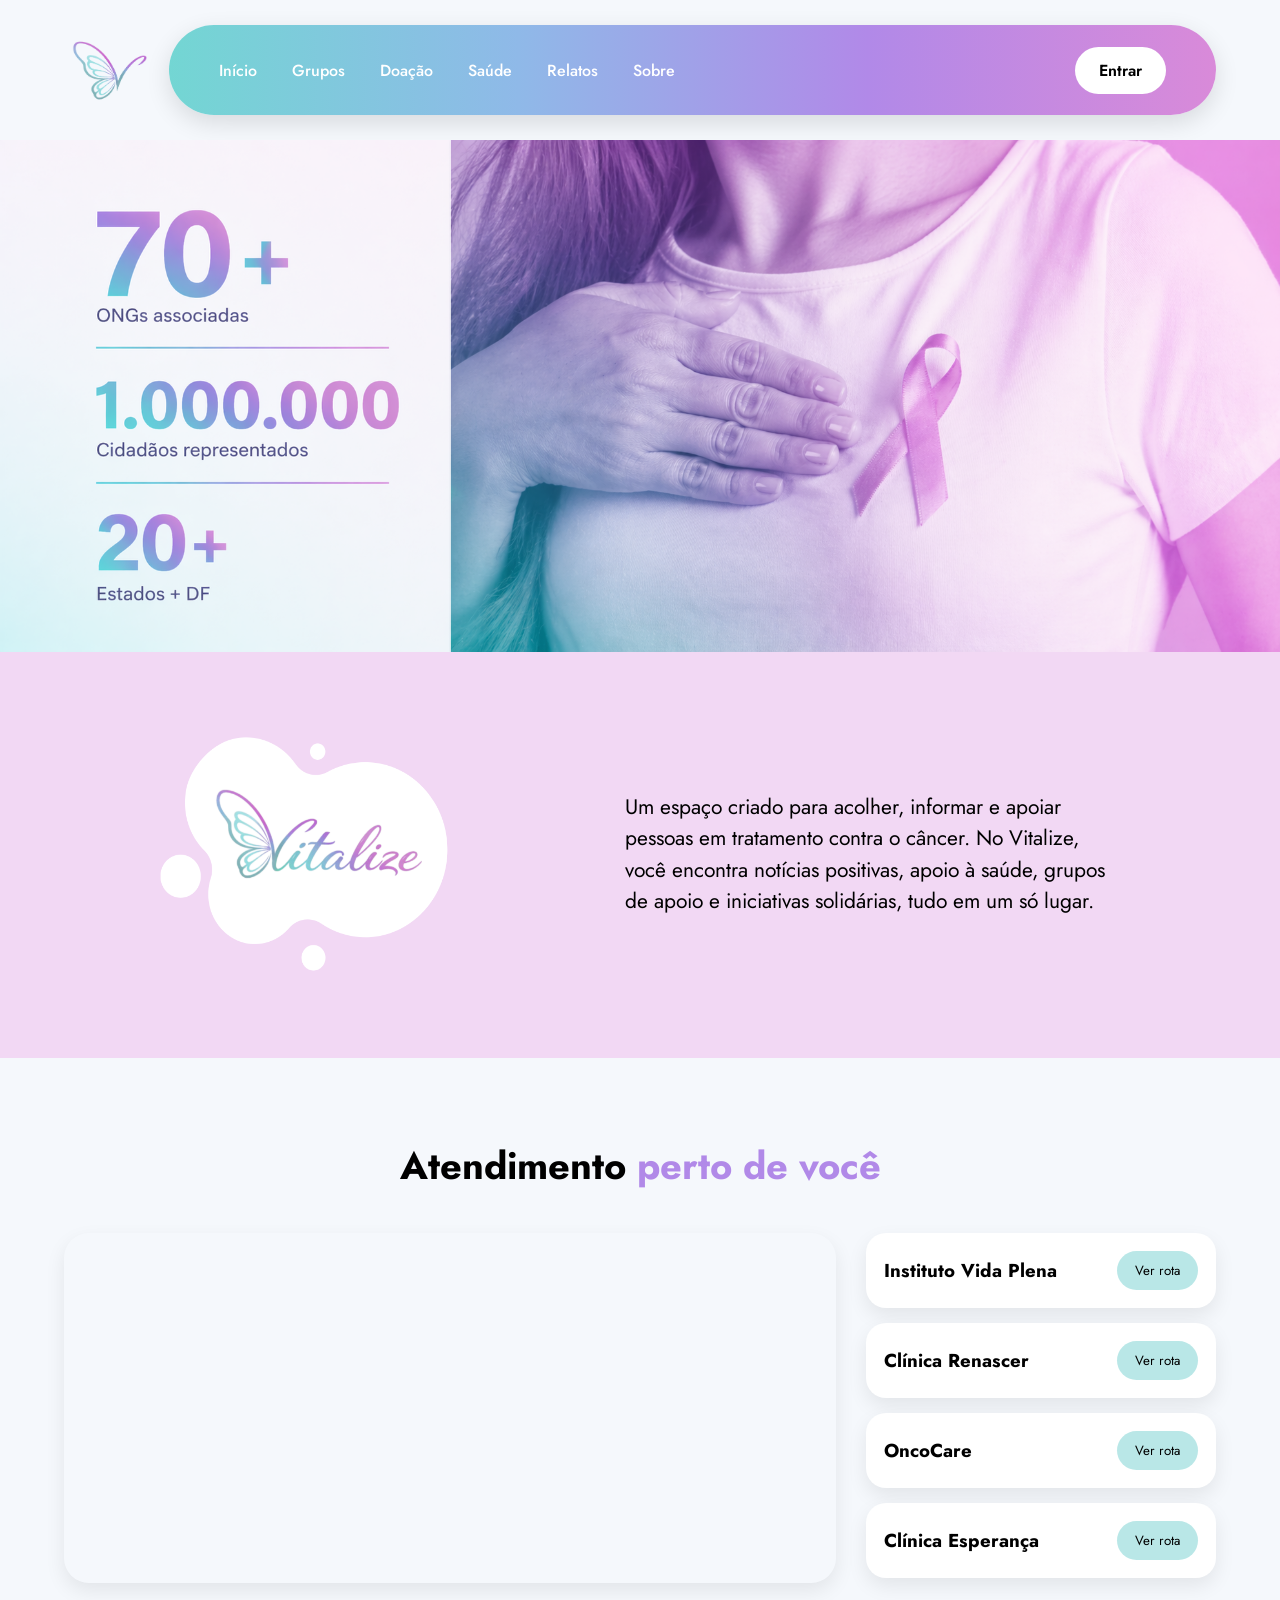
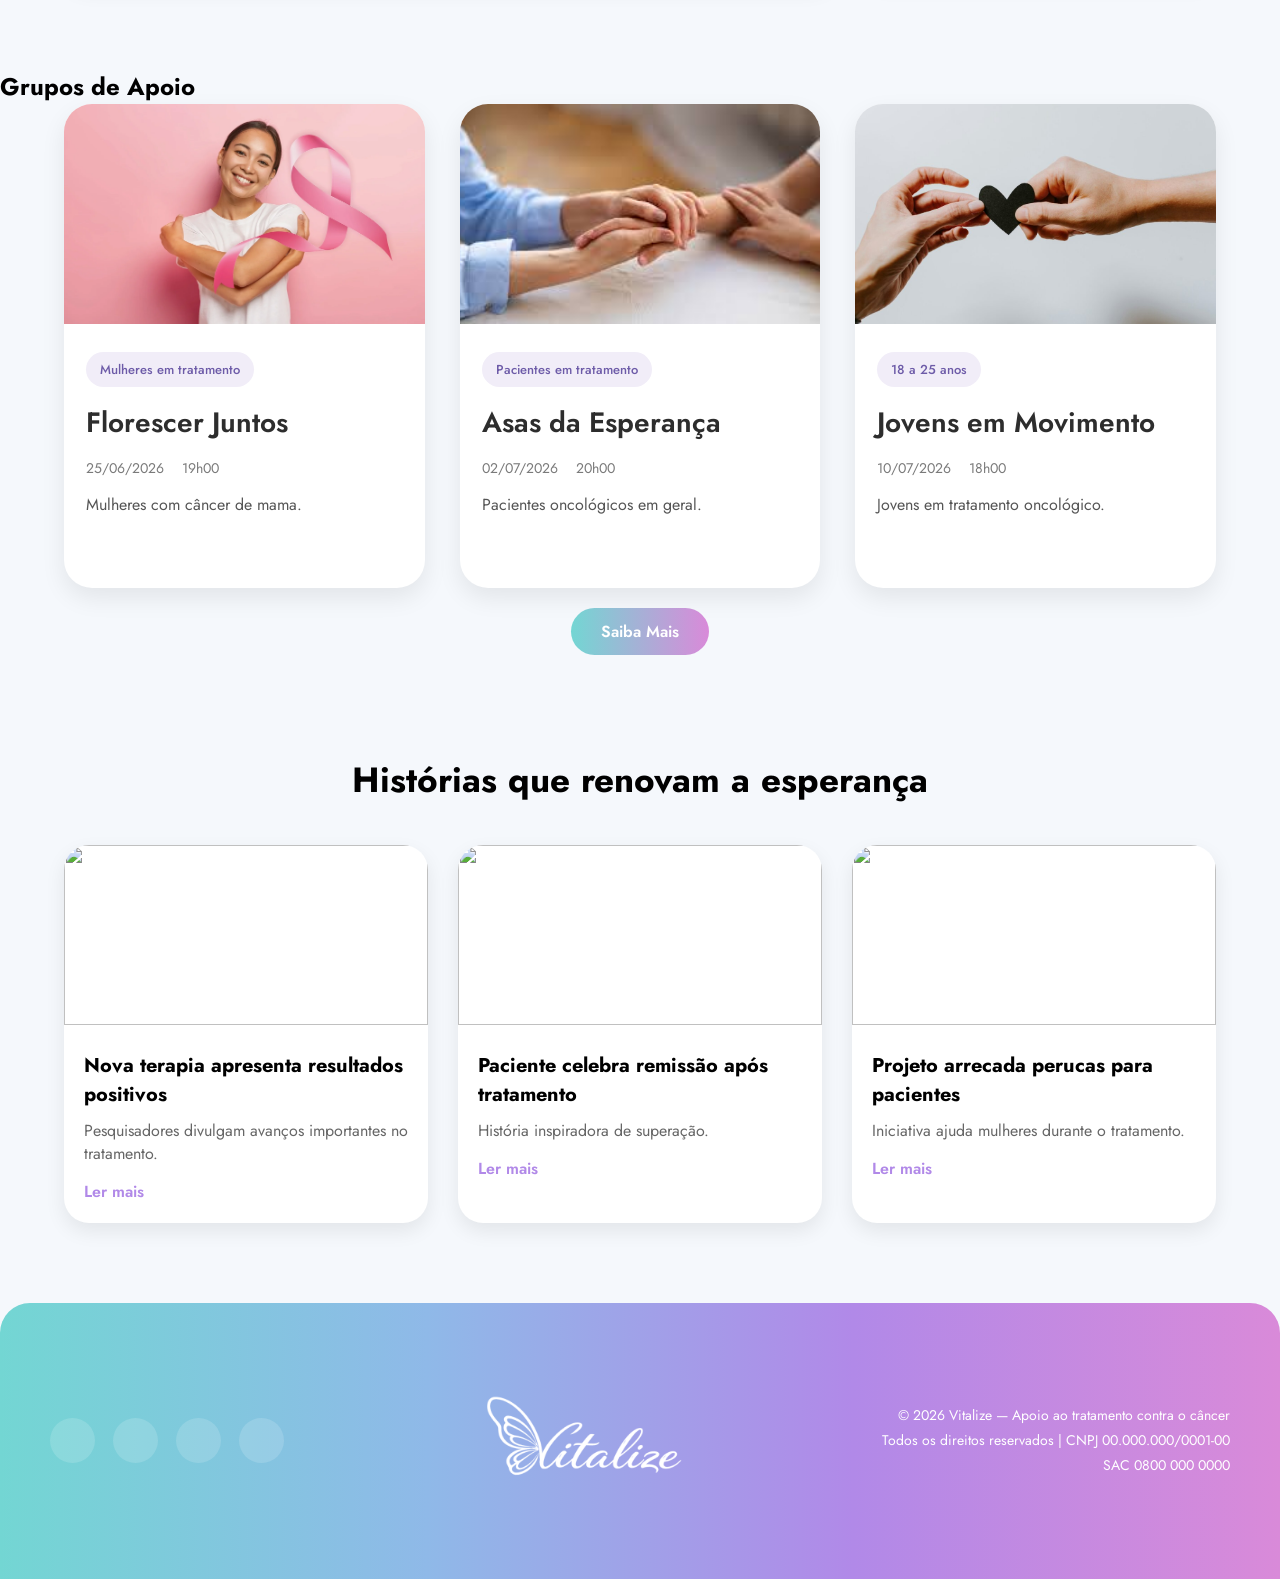
==== index.html @ 9bacc01c "finalmente um footer" ====
<!DOCTYPE html>
<html lang="en">

<head>
    <meta charset="UTF-8">
    <meta name="viewport" content="width=device-width, initial-scale=1.0">
    <title>Document</title>
    <link rel="preconnect" href="https://fonts.googleapis.com">
    <link rel="preconnect" href="https://fonts.gstatic.com" crossorigin>
    <link href="https://fonts.googleapis.com/css2?family=Jost:ital,wght@0,100..900;1,100..900&display=swap"
        rel="stylesheet">

    <link rel="stylesheet" href="css/style.css">
</head>

<body>
    <nav class="header">

        <div class="logo-box">
            <img src="img/logov.png" alt="">
        </div>

        <div class="nav-bar">
            <ul class="menu">
                <li><a href="index.html">Início</a></li>
                <li><a href="sobregrupos.html">Grupos</a></li>
                <li><a href="doacao.html">Doação</a></li>
                <li><a href="saude.html">Saúde</a></li>
                <li><a href="relatos.html">Relatos</a></li>
                <li><a href="sobre.html">Sobre</a></li>
            </ul>

            <a href="login.html" class="btnav">Entrar</a>
        </div>

    </nav>



    <!-- BANNER -->

    <section class="banner-home">

        <img src="img/banner-home.png">

    </section>


    <!-- SOBRE -->

    <section class="sobre-home">

        <div class="logo-sobre">
            <img src="img/logobolha.png">
        </div>

        <div class="texto-sobre">


            <p>
                Um espaço criado para acolher, informar e apoiar pessoas em tratamento contra o câncer. No Vitalize,
                você encontra notícias positivas, apoio à saúde, grupos de apoio e iniciativas solidárias, tudo em um só
                lugar.
            </p>

        </div>

    </section>


    <!-- MAPA -->

    <section class="clinicas">

        <h2 class="h2titulo">
            Atendimento <span>perto de você</span>
        </h2>

        <div class="conteudo-clinicas">

            <div class="mapa">

                <iframe src="https://maps.google.com/maps?q=ribeirao%20pires&t=&z=13&ie=UTF8&iwloc=&output=embed">
                </iframe>

            </div>

            <div class="lista-clinicas">

                <div class="card-clinica">
                    <h3>Instituto Vida Plena</h3>
                    <button>Ver rota</button>
                </div>

                <div class="card-clinica">
                    <h3>Clínica Renascer</h3>
                    <button>Ver rota</button>
                </div>

                <div class="card-clinica">
                    <h3>OncoCare</h3>
                    <button>Ver rota</button>
                </div>
                <div class="card-clinica">
                    <h3>Clínica Esperança</h3>
                    <button>Ver rota</button>
                </div>

            </div>

        </div>

    </section>


    <!-- GRUPOS -->

    <section class="grupos">



        <h2>Grupos de Apoio</h2>


        <div class="cardsgrupos">



            <div class="cardgrupos">

                <img src="img/apoio1.webp" alt="">

                <div class="conteudocards">

                    <span class="taggrupo">Mulheres em tratamento</span>

                    <h3>Florescer Juntos</h3>

                    <div class="infosgrupo">
                        <span>25/06/2026</span>
                        <span>19h00</span>
                    </div>

                    <p class="focogrupo">
                        Mulheres com câncer de mama.
                    </p>


                </div>

            </div>



            <div class="cardgrupos">

                <img src="img/apoio2.jpg" alt="">

                <div class="conteudocards">

                    <span class="taggrupo">Pacientes em tratamento</span>

                    <h3>Asas da Esperança</h3>

                    <div class="infosgrupo">
                        <span>02/07/2026</span>
                        <span>20h00</span>
                    </div>

                    <p class="focogrupo">
                        Pacientes oncológicos em geral.
                    </p>


                </div>

            </div>



            <div class="cardgrupos">

                <img src="img/apoio3.jpg" alt="">

                <div class="conteudocards">

                    <span class="taggrupo">18 a 25 anos</span>

                    <h3>Jovens em Movimento</h3>

                    <div class="infosgrupo">
                        <span>10/07/2026</span>
                        <span>18h00</span>
                    </div>

                    <p class="focogrupo">
                        Jovens em tratamento oncológico.
                    </p>



                </div>

            </div>

        </div>
        <div style="align-items: center;" class="botoescards">
            <a href="sobregrupos.html" class="adecorado">Saiba Mais</a>
        </div>


        <!-- NOTÍCIAS -->

        <section class="noticias-home">

            <h2>Histórias que renovam a esperança</h2>

            <div class="cards-noticias">

                <div class="card-noticia">
                    <img src="img/noticia1.jpg">

                    <div class="conteudo-noticia">

                        <h3>Nova terapia apresenta resultados positivos</h3>

                        <p>
                            Pesquisadores divulgam avanços importantes no tratamento.
                        </p>

                        <a href="#">Ler mais</a>

                    </div>
                </div>


                <div class="card-noticia">
                    <img src="img/noticia2.jpg">

                    <div class="conteudo-noticia">

                        <h3>Paciente celebra remissão após tratamento</h3>

                        <p>
                            História inspiradora de superação.
                        </p>

                        <a href="#">Ler mais</a>

                    </div>
                </div>


                <div class="card-noticia">
                    <img src="img/noticia3.jpg">

                    <div class="conteudo-noticia">

                        <h3>Projeto arrecada perucas para pacientes</h3>

                        <p>
                            Iniciativa ajuda mulheres durante o tratamento.
                        </p>

                        <a href="#">Ler mais</a>

                    </div>
                </div>

            </div>

        </section>


        <!-- FOOTER -->

        <footer class="footer">

            <div class="footer-redes">
                <a href="#"><i class="fab fa-instagram"></i></a>
                <a href="#"><i class="fab fa-facebook-f"></i></a>
                <a href="#"><i class="fab fa-youtube"></i></a>
                <a href="#"><i class="fab fa-linkedin-in"></i></a>
            </div>

            <div class="footer-logo">
                <img src="img/logobrancacomp.png">
            </div>

            <div class="footer-info">
                <p>© 2026 Vitalize — Apoio ao tratamento contra o câncer</p>
                <p>Todos os direitos reservados | CNPJ 00.000.000/0001-00</p>
                <p>SAC 0800 000 0000</p>
            </div>

        </footer>


</body>


</html>
---- css/style.css ----
* {
    margin: 0;
    padding: 0;
    box-sizing: border-box;
}

body {
    font-family: "Jost", sans-serif;
    background: #f5f8fc;


}

/* CONTAINER GERAL */
.header {
    width: 90%;
    margin: 25px auto;

    display: flex;
    align-items: center;
    gap: 15px;
    /* espaço entre logo e nav */
    width: 90%;
}

/* LOGO (BLOCO SEPARADO) */
.logo-box {
    width: 90px;
    height: 90px;

    background: rgba(255, 255, 255, 0);
    border-radius: 50%;

    display: flex;
    align-items: center;
    justify-content: center;

}

.logo-box img {
    width: 75px;
    height: 75px;
    object-fit: contain;
}

/* NAV COM GRADIENTE */
.nav-bar {
    flex: 1;
    height: 90px;

    display: flex;
    align-items: center;
    justify-content: space-between;

    padding: 0 50px;

    background: linear-gradient(90deg,
            #73D6D3,
            #8FB9E8,
            #B189E8,
            #D98AD9);

    border-radius: 999px;
    box-shadow: 0 8px 25px rgba(0, 0, 0, .12);
    width: 100%;
}


/* MENU */
.menu {
    display: flex;
    list-style: none;
    gap: 35px;
}

.menu a {
    text-decoration: none;
    color: white !important;
    font-weight: 500;
}

/* BOTÃO */
.btnav {
    background: white;
    color: #9A7AE8;

    text-decoration: none;
    padding: 12px 24px;
    border-radius: 30px;

    font-weight: 600;
}



.login-card {
    width: 400px;
    background: #fff;
    border-radius: 20px;
    padding: 25px;
    position: relative;
}

.login-logo {
    width: 70px;
    display: block;
    margin: 0 auto 8px;
}

.login-titulo {
    text-align: center;
    font-size: 1.7rem;
    margin-bottom: 15px;
}

.login-form label {
    display: block;
    margin: 6px 0 3px;
    font-size: 14px;
}

.login-input {
    width: 100%;
    height: 40px;
    border: none;
    border-radius: 25px;
    padding: 0 15px;
    background: #efdff0;
}

.login-btn {
    width: 180px;
    height: 42px;

    border: none;
    border-radius: 999px;

    margin: 18px auto 0;

    display: block;
    cursor: pointer;

    font-family: "Jost", sans-serif;
    font-size: 15px;
    font-weight: 600;

    background: #AEE1E0;
}

.login-btn-voltar {
    position: absolute;
    top: 20px;
    left: 20px;

    width: 42px;
    height: 42px;

    background: linear-gradient(135deg,
            #73D6D3,
            #D98AD9);

    border-radius: 50%;

    display: flex;
    align-items: center;
    justify-content: center;

    text-decoration: none;
}

.login-btn-voltar span {
    color: #ffffff;
    font-size: 22px;
}

.login-page {
    min-height: 100vh;
    display: flex;
    justify-content: center;
    align-items: center;

    background: linear-gradient(90deg,
            #9ed9de,
            #b7c7e6,
            #d39ad8);
}

.cadastro-card {
    width: 400px;
    background: #fff;
    border-radius: 20px;
    padding: 25px;
    position: relative;

    margin-top: 3%;
    margin-bottom: 3%;
}

.cadastro-page {
    min-height: 100vh;
    display: flex;
    justify-content: center;
    align-items: center;

    background: linear-gradient(90deg,
            #9ed9de,
            #b7c7e6,
            #d39ad8);
}

.subcadastro {
    font-size: 15px;
    text-align: center;
    margin-top: 10px;

}

a {
    text-decoration: none;
}

.sublink {
    color: #B189E8;
    font-weight: 500;
}

.sublink:hover {
    color: #9A7AE8;
}

.sublogin1 {
    font-size: 15px;
    text-align: left;
    margin-top: 10px;

}

.sublogin2 {
    font-size: 15px;
    text-align: right;
    margin-top: 10px;

}

a,
a:visited,
a:link {
    text-decoration: none;
    color: inherit;
}

.sublink {
    color: #B189E8 !important;
    font-weight: 500;
}

.sublink:hover {
    color: #9A7AE8;
}




.sobre-card {
    max-width: 900px;

    margin: 40px auto;

    padding: 40px;

    background: white;

    border-radius: 30px;

    box-shadow: 0 10px 30px rgba(0, 0, 0, .08);

    border-top: 6px solid #B189E8;

    line-height: 1.8;

    color: #555;

    font-size: 17px;
}


.h1titulo {
    text-align: center;
    font-size: 1.7rem;
    margin-bottom: 15px;
    padding: 20px;
}

.integrantesec {
    padding: 100px 20px;

    background: #f8f9fc;
}

.titulo-integrantes {
    font-size: 42px;

    color: #2f2f2f;

    margin-bottom: 60px;
}

.integrantes-container {
    display: flex;
    justify-content: center;
    gap: 25px;
    flex-wrap: wrap;
}

.card-integrante {
    width: 230px;

    background: white;

    border-radius: 28px;

    padding: 25px;

    box-shadow: 0 10px 25px rgba(0, 0, 0, .08);

    transition: .3s;
}

.card-integrante:hover {
    transform: translateY(-10px);
}

.card-integrante img {
    width: 150px;
    height: 150px;

    border-radius: 50%;

    object-fit: cover;

    border: 4px solid #D98AD9;
}

.card-integrante h3 {
    margin-top: 15px;

    font-size: 20px;
}

.card-integrante p {
    color: #777;
}

.prof-container {
    display: flex;
    gap: 40px;
    align-items: center;
    flex-wrap: wrap;
}


.texto-prof {
    text-align: center;
}

.texto-prof img {
    width: 180px;
    height: 180px;
    object-fit: cover;
    border-radius: 50%;
    border: 4px solid #B189E8;
}

.texto-prof h3 {
    margin-top: 10px;
    font-size: 16px;
}

/* Card roxo */
.card-agradecimento {
    background: #8FB9E8;
    color: rgb(0, 0, 0);
    padding: 25px;
    border-radius: 15px;
    max-width: 400px;
    box-shadow: 0 6px 18px rgba(0, 0, 0, 0.15);
}


.agradecimentosprof h1 {
    text-align: center;
    font-size: 27px;
    color: #000;
    margin-bottom: 40px;
}

.prof-container {
    display: flex;
    justify-content: center;
    align-items: center;
    gap: 40px;
    flex-wrap: wrap;
}

.texto-prof {
    text-align: center;
}

.texto-prof img {
    width: 180px;
    height: 180px;
    object-fit: cover;
    border-radius: 50%;
    border: 4px solid #8FB9E8;
}

.texto-prof h3 {
    margin-top: 12px;
    font-size: 22px;
    font-weight: 600;
}

.card-agradecimento {
    background: #8FB9E8;
    color: rgb(0, 0, 0);
    flex: 1;
    max-width: 750px;
    min-height: 200px;
    padding: 30px;
    border-radius: 20px;
    display: flex;
    align-items: center;
    box-shadow: 0 8px 20px rgba(0, 0, 0, 0.15);
}

.card-agradecimento p {
    line-height: 1.8;
    font-size: 17px;
}

.agradecimentosprof {
    padding: 60px 20px;
}

.titulo-agradecimento {
    text-align: center;
    font-size: 40px;
    margin-bottom: 40px;
    width: 100%;
}



.cadastro-grupo {
    max-width: 1100px;
    margin: auto;
    padding: 40px;
    background: #f5f5f5;
    border-radius: 30px;
    border: 3px solid #d9d9d9;
    margin-top: 5%;
    position: relative;
    overflow: hidden;
}

.logo-topo {
    width: 90px;
    display: block;
    margin: 0 auto;
}

.linha {
    width: 200px;
    height: 3px;
    background: #a1eaea;
    margin: 10px auto 50px;
}

.container-grupo {
    display: flex;
    justify-content: center;
    gap: 60px;
    flex-wrap: wrap;
}


.upload-cx {
    width: 350px;
    height: 230px;

    border: 4px solid #cfa4f0;
    border-radius: 25px;

    display: flex;
    flex-direction: column;
    justify-content: center;
    align-items: center;

    color: #7b4ad9;

    background: white;
}

.upload-cx p {
    text-align: center;
    font-size: 22px;
    font-style: italic;
}

.upload-cx span {
    font-size: 80px;
}

.dados-grupo {
    width: 450px;
}

.dados-grupo h2,
.info-adicionais h2 {
    text-align: center;
    margin-bottom: 20px;
}

input,
textarea {
    width: 100%;
    padding: 10px;
    border: none;
    border-radius: 20px;
    background: #ddd;
    margin-top: 5px;
    margin-bottom: 15px;
}

textarea {
    height: 120px;
    resize: none;
}

.linha-inputs {
    display: flex;
    gap: 20px;
}

.linha-inputs div {
    flex: 1;
}

.info-adicionais {
    width: 500px;
    margin-top: 40px;
    margin-left: 15px;
}

.cadastrogrp-btn {
    display: block;
    margin: 40px auto 0;
    padding: 15px 60px;
    border: none;
    border-radius: 40px;
    background: #b9e7e7;
    font-family: "Jost", sans-serif;
    font-size: 18px;
    cursor: pointer;
    font-weight: 600;
}

::placeholder {
    font-family: "Jost", sans-serif;
    color: #888;
}

.borboleta-direita {
    position: absolute;

    right: -120px;
    bottom: 40px;

    width: 550px;
    opacity: 0.35;

    pointer-events: none;
}






.galeria {
    display: grid;
    grid-template-columns: repeat(3, 1fr);
    gap: 25px;
    width: 85%;
    margin: 50px auto;
}

.galeria img {
    width: 100%;
    height: 220px;
    object-fit: cover;
    border-radius: 20px;
    transition: .3s;
    box-shadow: 0 10px 25px rgba(0, 0, 0, .12);
}

.galeria img:hover {
    transform: translateY(-8px);
}

.parceiras {
    padding: 100px 20px;
    background: #f8f9fc;
}

.parceiras h2 {
    text-align: center;
    font-size: 38px;
    color: #2f2f2f;
    margin-bottom: 15px;
}

.subtitulo {
    text-align: center;
    max-width: 600px;
    margin: auto;
    color: #666;
}

.cards-parceiras {
    width: 90%;
    margin: 60px auto 0;
    display: grid;
    grid-template-columns: repeat(2, 1fr);
    gap: 30px;
}

.card-salao {
    background: white;
    border-radius: 28px;
    overflow: hidden;
    display: flex;
    gap: 20px;
    padding: 20px;
    box-shadow: 0 10px 25px rgba(0, 0, 0, .08);
    transition: .3s;
}

.card-salao:hover {
    transform: translateY(-8px);
}

.card-salao img {
    width: 180px;
    height: 180px;
    object-fit: cover;
    border-radius: 20px;
}

.info-salao {
    display: flex;
    flex-direction: column;
    justify-content: center;
    gap: 12px;

    flex: 1;
}

.info-salao h3 {
    font-size: 26px;
    color: #2d2d2d;
}

.info-salao span {
    color: #666;
}

.tag {
    width: max-content;
    background: #f1edf8;
    color: #7a5cc4;
    padding: 8px 16px;
    border-radius: 999px;
    font-size: 13px;
    font-weight: 500;
}

.info-salao button {
    width: max-content;
    border: none;
    padding: 12px 24px;
    border-radius: 30px;
    cursor: pointer;
    font-family: "Jost", sans-serif;
    font-weight: 600;
    color: white;
    background: linear-gradient(90deg,
            #73D6D3,
            #D98AD9);

    transition: .3s;
}

.info-salao button:hover {
    transform: scale(1.03);
}

.subtitulo {
    text-align: center;
    max-width: 600px;
    margin: 15px auto 0;
}

.intro-doacao {
    width: 90%;
    max-width: 1200px;
    margin: 50px auto;
    text-align: center;
}

.titulo-doacao {
    color: #000000;
    font-size: 32px;
    margin-bottom: 30px;
    margin-top: 5%;
}



.decoracao {
    margin-top: 40px;
    display: flex;
    justify-content: center;
    align-items: center;
    gap: 15px;
}

.linha-decoracao {
    width: 500px;
    height: 3px;
    background: linear-gradient(90deg,
            #D98AD9,
            #73D6D3);
}

.decoracao img {
    width: 60px;
}


.banner-doacao {
    width: 100%;
    max-width: 900px;
    height: auto;
}





.texto-doacao {
    max-width: 850px;
    margin: 0 auto;
    font-size: 20px;
    line-height: 1.8;
    color: #333;
}

.cardsgrupos {
    display: grid;
    grid-template-columns: repeat(3, 1fr);
    gap: 35px;

    width: 90%;
    margin: auto;
}

.cardgrupos {
    width: 100%;
    max-width: 380px;

    background: white;

    border-radius: 28px;

    overflow: hidden;

    box-shadow: 0 10px 25px rgba(0, 0, 0, .08);

    transition: .3s;
}

.cardgrupos:hover {
    transform: translateY(-10px);
}

.cardgrupos img {
    width: 100%;
    height: 220px;

    object-fit: cover;
}

.conteudocards {
    padding: 22px;
    text-align: left;
}

.taggrupo {
    display: inline-block;

    background: #f1edf8;

    color: #6d5ba8;

    padding: 8px 14px;

    border-radius: 20px;

    font-size: 13px;
    font-weight: 500;

    margin-bottom: 15px;
}

.conteudocards h3 {
    font-size: 28px;

    margin-bottom: 15px;

    color: #2d2d2d;

    font-weight: 600;
}

.infosgrupo {
    display: flex;
    gap: 18px;

    color: #7a7a7a;

    font-size: 14px;

    margin-bottom: 15px;
}

.focogrupo {
    color: #555;

    line-height: 1.5;

    margin-bottom: 25px;

    min-height: 48px;
}

.botoescards {
    display: flex;
    gap: 10px;
}

.cadastrogrupo {
    flex: 1;

    border: none;

    padding: 12px;

    border-radius: 30px;

    color: white;

    font-weight: 600;

    background: linear-gradient(90deg,
            #73D6D3,
            #D98AD9);

    cursor: pointer;
}

.infogrupos {
    border: 1px solid #d7d7d7;

    background: white;

    padding: 12px 18px;

    border-radius: 30px;

    cursor: pointer;
}

.grupoencerrado {
    flex: 1;

    border: none;

    padding: 12px;

    border-radius: 30px;

    background: #d3d3d3;

    color: #666;

    cursor: not-allowed;
}


.banner-home {
    width: 100%;
    align-items: center;
    display: block;


}

.banner-home img {
    width: 100%;

    display: block;
}

/* ---------- SOBRE ---------- */

.sobre-home {
    width: 100%;
    background: #F2D8F4;


    display: flex;
    justify-content: center;
    align-items: center;
    gap: 170px;

    flex-wrap: wrap;
}

.logo-sobre img {

    width: 300px;
    height: 400px;
}

.texto-sobre {
    max-width: 500px;
}


.texto-sobre p {
    line-height: 1.5;
    font-size: 21px;
}

/* ---------- CLÍNICAS ---------- */

.clinicas {
    width: 90%;
    margin: 80px auto;
}

.clinicas h2 {
    text-align: center;
    font-size: 38px;
    margin-bottom: 40px;
}

.clinicas span {
    color: #B189E8;
}

.conteudo-clinicas {
    display: flex;
    gap: 30px;
}

.mapa {
    flex: 1;
}

.mapa iframe {
    width: 100%;
    height: 350px;

    border: none;

    border-radius: 25px;

    box-shadow: 0 8px 20px rgba(0, 0, 0, .08);
}

.lista-clinicas {
    width: 350px;

    display: flex;
    flex-direction: column;
    gap: 15px;
}

.card-clinica {
    background: white;

    border-radius: 20px;

    padding: 18px;

    display: flex;
    justify-content: space-between;
    align-items: center;

    box-shadow: 0 8px 20px rgba(0, 0, 0, .08);

    transition: .3s;
}

.card-clinica:hover {
    transform: translateY(-5px);
}

.card-clinica button {
    border: none;

    padding: 10px 18px;

    border-radius: 999px;

    background: #B9E7E7;

    cursor: pointer;

    font-family: "Jost", sans-serif;
}

/* ---------- GRUPOS ---------- */

.grupos-home {
    width: 90%;
    margin: 80px auto;
}

.grupos-home h2 {
    text-align: center;
    margin-bottom: 40px;
    font-size: 35px;
}

/* usa seus cards já prontos */

/* ---------- NOTÍCIAS ---------- */

.noticias-home {
    width: 90%;
    margin: 80px auto;
}

.noticias-home h2 {
    text-align: center;
    margin-bottom: 40px;
    font-size: 35px;
}

.cards-noticias {
    display: grid;
    grid-template-columns: repeat(3, 1fr);
    gap: 30px;
}

.card-noticia {
    background: white;

    border-radius: 25px;

    overflow: hidden;

    box-shadow: 0 8px 20px rgba(0, 0, 0, .08);

    transition: .3s;
}

.card-noticia:hover {
    transform: translateY(-8px);
}

.card-noticia img {
    width: 100%;
    height: 180px;

    object-fit: cover;
}

.conteudo-noticia {
    padding: 20px;
}

.conteudo-noticia h3 {
    margin-bottom: 10px;
    font-size: 20px;
}

.conteudo-noticia p {
    color: #666;
    margin-bottom: 15px;
}

.conteudo-noticia a {
    text-decoration: none;
    color: #B189E8;
    font-weight: 600;
}

/* ---------- FOOTER ---------- */

footer {
    margin-top: 80px;

    background: linear-gradient(90deg,
            #73D6D3,
            #8FB9E8,
            #B189E8,
            #D98AD9);

    padding: 30px 50px;

    display: flex;
    justify-content: space-between;
    align-items: center;

    color: white;
}

footer img {
    width: 70px;
}

.footer-info {
    text-align: right;
}

/* ---------- RESPONSIVO ---------- */

@media(max-width:900px) {

    .conteudo-clinicas {
        flex-direction: column;
    }

    .lista-clinicas {
        width: 100%;
    }

    .cards-noticias {
        grid-template-columns: 1fr;
    }

    footer {
        flex-direction: column;
        gap: 20px;
        text-align: center;
    }

    .footer-info {
        text-align: center;
    }
}


.ateste {
    display: flex;
    justify-content: center;
    align-items: center;
}

.adecorado {
    border: none;
    padding: 12px 30px;
    border-radius: 30px;
    font-weight: 600;
    background: linear-gradient(90deg,
            #73D6D3,
            #D98AD9);
    cursor: pointer;
    color: white !important;

    display: block;
    margin: 20px auto;
    transition: .3s;
}

.adecorado:hover {
    transform: scale(1.03);
}

.h2titulo {
    text-align: center;
    margin-bottom: 40px;
    font-size: 35px;
}

/* ===== PÁGINA DE DEPOIMENTOS ===== */

.depoimentos-page {
    width: 90%;
    max-width: 1200px;
    margin: 50px auto;
}

.topo-depoimentos {
    display: flex;
    justify-content: space-between;
    align-items: center;
    gap: 40px;
    flex-wrap: wrap;
}

.form-relato {
    flex: 1;
    min-width: 600px;
    background: #f6f1f8;
    border: 1px solid #bde8ee;
    border-radius: 15px;
    padding: 30px;
    position: relative;
}

.icone-usuario {
    width: 45px;
    height: 45px;
    border-radius: 50%;
    background: #d29ce8;
    position: absolute;
    left: 15px;
    top: 18px;
}

.form-relato label {
    display: block;
    margin-left: 60px;
    margin-bottom: 8px;
    font-size: 14px;
}

.form-relato input[type="text"] {
    width: calc(100% - 60px);
    margin-left: 60px;
    background: #e8c9ef;
    border: none;
    border-radius: 999px;
    padding: 12px 20px;
}

.anonimo-box {
    display: flex;
    align-items: center;
    gap: 30px;
    margin-top: 25px;
    flex-wrap: wrap;
}

.anonimo-box p {
    font-size: 14px;
}

.anonimo-box label {
    margin: 0;
    display: flex;
    align-items: center;
    gap: 5px;
}

.img-abraco img {
    width: 220px;
}

/* título */

.titulo-depoimentos {
    margin: 60px 0 40px;
}

.titulo-depoimentos h2 {
    font-size: 45px;
    font-weight: 700;
}

/* grid */

.lista-depoimentos {
    display: grid;
    grid-template-columns: repeat(2, 1fr);
    gap: 30px;
}

.card-depoimento {
    background: #ececec;
    border-radius: 20px;
    padding: 20px;
    box-shadow: 0 5px 12px rgba(0, 0, 0, .12);
}

.cabecalho-depoimento {
    display: flex;
    align-items: center;
    gap: 15px;
    margin-bottom: 20px;
}

.avatar {
    width: 55px;
    height: 55px;
    border-radius: 50%;
    background: #aee1e0;
    border: 2px solid #95d3d2;
}

.cabecalho-depoimento h4 {
    font-weight: 500;
    color: #555;
}

.cabecalho-depoimento span {
    font-size: 13px;
    color: #777;
}

.texto-depoimento {
    background: white;
    border: 1px solid #cfcfcf;
    border-radius: 18px;
    padding: 20px;
    line-height: 1.6;
    color: #444;
}

/* responsivo */

@media(max-width:900px) {

    .lista-depoimentos {
        grid-template-columns: 1fr;
    }

    .form-relato {
        min-width: 100%;
    }

    .topo-depoimentos {
        justify-content: center;
    }

    .titulo-depoimentos h2 {
        font-size: 35px;
    }
}






.db-page {
    min-height: 100vh;
    background: #f5f8fc;
    font-family: "Jost", sans-serif;
    padding-bottom: 60px;
}

.db-topo {
    padding: 40px 5% 20px;
}

.db-topo h1 {
    font-size: 32px;
    font-weight: 700;
    color: #1a1a1a;
}

.db-topo p {
    color: #777;
    font-size: 16px;
    margin-top: 4px;
}

/* Grid principal */
.db-grid {
    display: grid;
    grid-template-columns: 1fr 1fr;
    gap: 20px;
    width: 90%;
    margin: 0 auto;
}

/* Card base */
.db-card {
    background: white;
    border-radius: 20px;
    padding: 25px;
    box-shadow: 0 4px 16px rgba(0, 0, 0, .06);
}

.db-card h3 {
    font-size: 18px;
    font-weight: 600;
    color: #1a1a1a;
    margin-bottom: 6px;
}

.db-card-sub {
    font-size: 13px;
    color: #999;
    margin-bottom: 20px;
}

/* ===== HUMOR ===== */
.db-humor-opcoes {
    display: flex;
    gap: 12px;
    justify-content: space-between;
    margin-top: 15px;
}

.db-humor-btn {
    display: flex;
    flex-direction: column;
    align-items: center;
    gap: 8px;
    cursor: pointer;
    background: none;
    border: none;
    font-family: "Jost", sans-serif;
}

.db-humor-emoji {
    width: 52px;
    height: 52px;
    border-radius: 50%;
    display: flex;
    align-items: center;
    justify-content: center;
    font-size: 26px;
    transition: .2s;
}

.db-humor-btn:hover .db-humor-emoji {
    transform: scale(1.1);
}

.db-humor-btn span.db-humor-label {
    font-size: 12px;
    color: #888;
    text-align: center;
    line-height: 1.3;
}

.db-humor-emoji.roxo {
    background: #e8d9f5;
}

.db-humor-emoji.lilas {
    background: #ede0f7;
}

.db-humor-emoji.azul {
    background: #d9eaf5;
}

.db-humor-emoji.cinza {
    background: #e8e8e8;
}

.db-humor-emoji.rosa {
    background: #f5d9d9;
}

/* ===== SINTOMAS ===== */
.db-sintomas-grid {
    display: grid;
    grid-template-columns: repeat(3, 1fr);
    gap: 10px;
    margin-top: 15px;
}

.db-sintoma-btn {
    display: flex;
    align-items: center;
    gap: 8px;
    padding: 10px 14px;
    border: 1.5px solid #e5e5e5;
    border-radius: 999px;
    background: white;
    cursor: pointer;
    font-family: "Jost", sans-serif;
    font-size: 13px;
    color: #555;
    transition: .2s;
}

.db-sintoma-btn:hover,
.db-sintoma-btn.ativo {
    border-color: #B189E8;
    color: #B189E8;
    background: #f5eeff;
}

.db-sintoma-icone {
    font-size: 16px;
}

/* ===== CARDÁPIO ===== */
.db-refeicoes {
    display: flex;
    flex-direction: column;
    gap: 12px;
    margin-top: 15px;
}

.db-refeicao {
    display: flex;
    align-items: center;
    gap: 14px;
}

.db-refeicao-tag {
    min-width: 90px;
    padding: 6px 14px;
    border-radius: 999px;
    font-size: 13px;
    font-weight: 600;
    text-align: center;
}

.db-refeicao-tag.cafe {
    background: #fce8d4;
    color: #d47a3a;
}

.db-refeicao-tag.almoco {
    background: #faefd4;
    color: #c49830;
}

.db-refeicao-tag.lanche {
    background: #e0d4f5;
    color: #7a4ad9;
}

.db-refeicao-tag.jantar {
    background: #d4eaf5;
    color: #3a7ab5;
}

.db-refeicao-texto {
    font-size: 14px;
    color: #555;
    line-height: 1.4;
}

/* ===== DICAS ===== */
.db-dicas-lista {
    display: flex;
    flex-direction: column;
    gap: 14px;
    margin-top: 15px;
}

.db-dica {
    display: flex;
    align-items: flex-start;
    gap: 12px;
    font-size: 14px;
    color: #555;
    line-height: 1.5;
}

.db-dica-icone {
    width: 36px;
    height: 36px;
    border-radius: 10px;
    background: #f0f0f0;
    display: flex;
    align-items: center;
    justify-content: center;
    font-size: 18px;
    flex-shrink: 0;
}

/* ===== CONSULTAS ===== */
.db-consultas {
    grid-column: 1 / -1;
}

.db-consultas-lista {
    display: flex;
    flex-direction: column;
    gap: 16px;
    margin-top: 15px;
}

.db-consulta-item {
    display: flex;
    align-items: center;
    gap: 20px;
    padding: 16px 0;
    border-bottom: 1px solid #f0f0f0;
}

.db-consulta-item:last-child {
    border-bottom: none;
}

.db-consulta-data {
    width: 56px;
    height: 62px;
    border-radius: 16px;
    background: #e8d9f5;
    display: flex;
    flex-direction: column;
    align-items: center;
    justify-content: center;
    flex-shrink: 0;
}

.db-consulta-data strong {
    font-size: 22px;
    font-weight: 700;
    color: #7a4ad9;
    line-height: 1;
}

.db-consulta-data span {
    font-size: 11px;
    color: #9a7ae8;
    font-weight: 600;
    letter-spacing: 1px;
}

.db-consulta-info {
    flex: 1;
}

.db-consulta-info h4 {
    font-size: 16px;
    font-weight: 600;
    color: #1a1a1a;
    margin-bottom: 3px;
}

.db-consulta-info p {
    font-size: 13px;
    color: #999;
}

.db-consulta-horario {
    text-align: right;
}

.db-consulta-horario strong {
    display: block;
    font-size: 18px;
    font-weight: 700;
    color: #1a1a1a;
}

.db-consulta-horario span {
    font-size: 13px;
    color: #999;
}

/* Card header com ícone */
.db-card-header {
    display: flex;
    align-items: center;
    gap: 10px;
    margin-bottom: 4px;
}

.db-card-header-icone {
    font-size: 20px;
}

/* Responsivo */
@media (max-width: 768px) {
    .db-grid {
        grid-template-columns: 1fr;
    }

    .db-consultas {
        grid-column: 1;
    }

    .db-humor-opcoes {
        gap: 8px;
    }

    .db-sintomas-grid {
        grid-template-columns: repeat(2, 1fr);
    }
}







/* ===== GRUPOS DE APOIO ===== */

.apoio-section {
    width: 90%;
    max-width: 1300px;
    margin: 60px auto;
}

.apoio-content {
    display: flex;
    gap: 50px;
    align-items: center;
    flex-wrap: wrap;
}

.apoio-galeria {
    width: 350px;
    background: linear-gradient(
        135deg,
        #ecd2f4,
        #dcbcf3
    );
    padding: 20px;
    border-radius: 35px;
    box-shadow: 0 10px 25px rgba(0, 0, 0, .08);
}

.galeria-card {
    overflow: hidden;
    border-radius: 20px;
}

.galeria-card:first-child {
    margin-bottom: 20px;
}

.galeria-card img {
    width: 100%;
    height: 180px;
    object-fit: cover;
    display: block;
}

.apoio-texto {
    flex: 1;
    min-width: 300px;
}

.apoio-texto h2 {
    font-size: 42px;
    margin-bottom: 20px;
    color: #2d2d2d;
}

.apoio-texto p {
    font-size: 20px;
    line-height: 1.8;
    color: #555;
}

.apoio-botoes {
    display: flex;
    gap: 15px;
    margin-top: 35px;
    flex-wrap: wrap;
}

.apoio-botoes .adecorado {
    margin: 0;
    min-width: 200px;
    text-align: center;
    padding: 14px 28px;
}

/* RESPONSIVO */

@media (max-width: 900px) {

    .apoio-content {
        flex-direction: column;
    }

    .apoio-galeria {
        width: 100%;
        max-width: 400px;
    }

    .apoio-texto {
        text-align: center;
    }

    .apoio-botoes {
        justify-content: center;
    }

    .apoio-texto h2 {
        font-size: 32px;
    }

    .apoio-texto p {
        font-size: 17px;
    }
}





.footer {
    margin-top: 80px;

    background: linear-gradient(
        90deg,
        #73D6D3,
        #8FB9E8,
        #B189E8,
        #D98AD9
    );

    padding: 35px 50px;

    display: flex;
    justify-content: space-between;
    align-items: center;
    gap: 30px;

    color: white;

    border-radius: 30px 30px 0 0;
}

.footer-redes {
    display: flex;
    gap: 18px;
}

.footer-redes a {
    width: 45px;
    height: 45px;

    border-radius: 50%;

    background: rgba(255,255,255,.15);

    display: flex;
    align-items: center;
    justify-content: center;

    color: white;
    font-size: 18px;

    transition: .3s;
}

.footer-redes a:hover {
    background: white;
    color: #B189E8;
    transform: translateY(-4px);
}

.footer-logo img {
    width: 200px;
    height: auto;
}

.footer-info {
    text-align: right;
    line-height: 1.8;
    font-size: 14px;
}

.footer-info p {
    margin: 0;
}

@media (max-width: 900px) {

    .footer-vitalize {
        flex-direction: column;
        text-align: center;
    }

    .footer-info {
        text-align: center;
    }
}
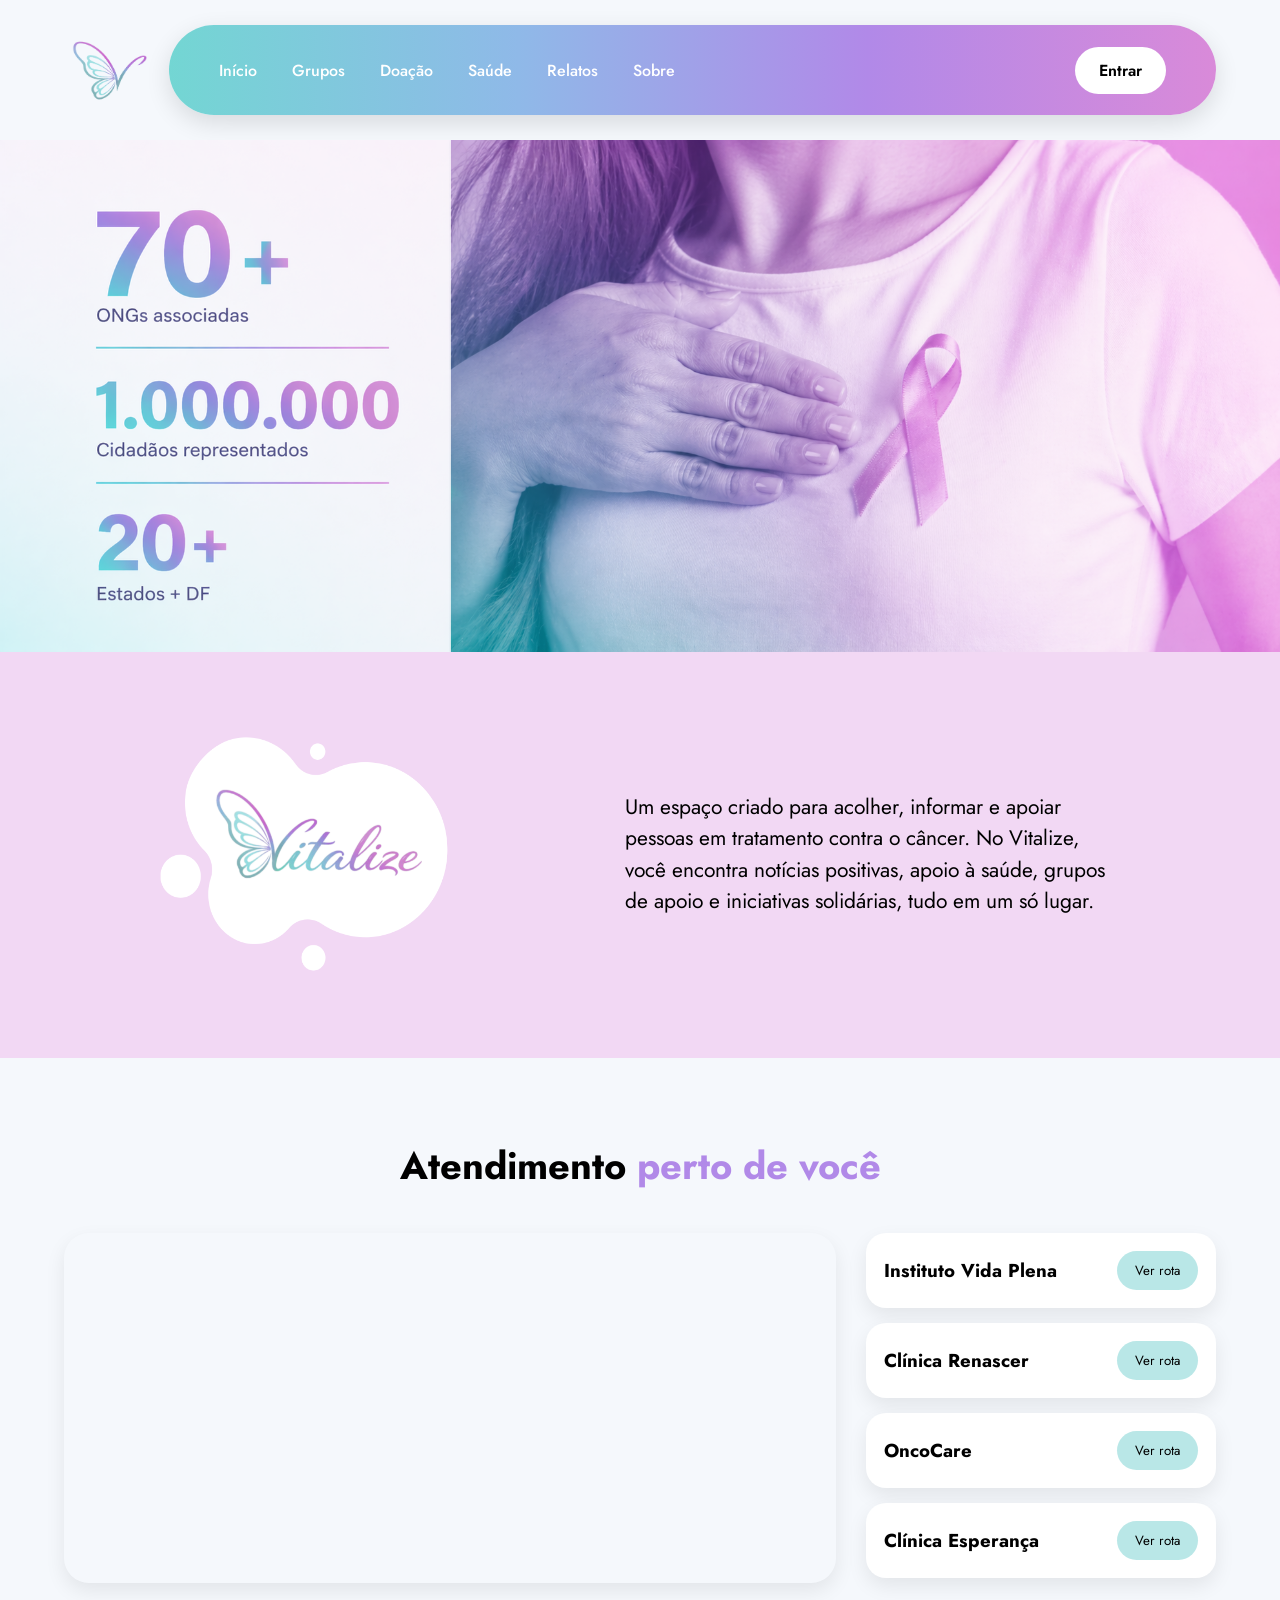
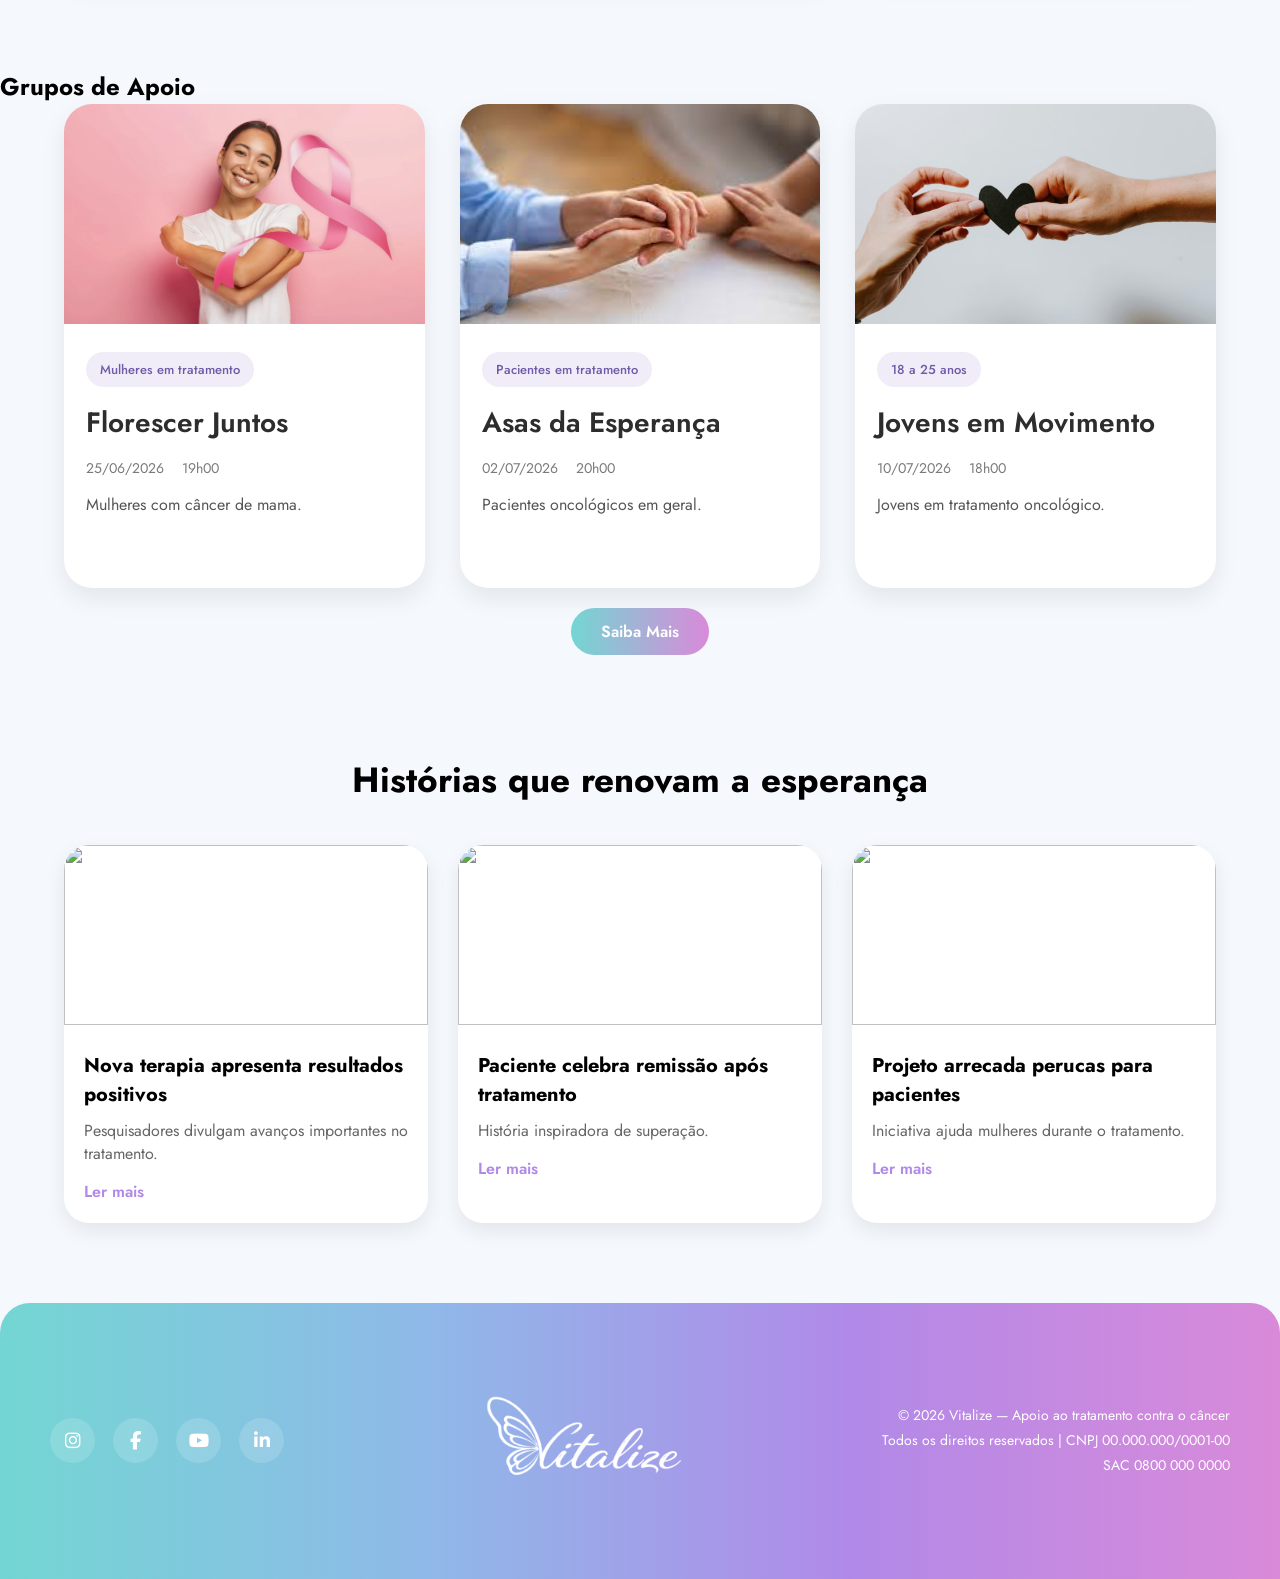
==== commit a7dae702: "esqueci do link do footer" ====
--- a/index.html
+++ b/index.html
@@ -9,6 +9,7 @@
     <link rel="preconnect" href="https://fonts.gstatic.com" crossorigin>
     <link href="https://fonts.googleapis.com/css2?family=Jost:ital,wght@0,100..900;1,100..900&display=swap"
         rel="stylesheet">
+    <link rel="stylesheet" href="https://cdnjs.cloudflare.com/ajax/libs/font-awesome/6.5.1/css/all.min.css">
 
     <link rel="stylesheet" href="css/style.css">
 </head>
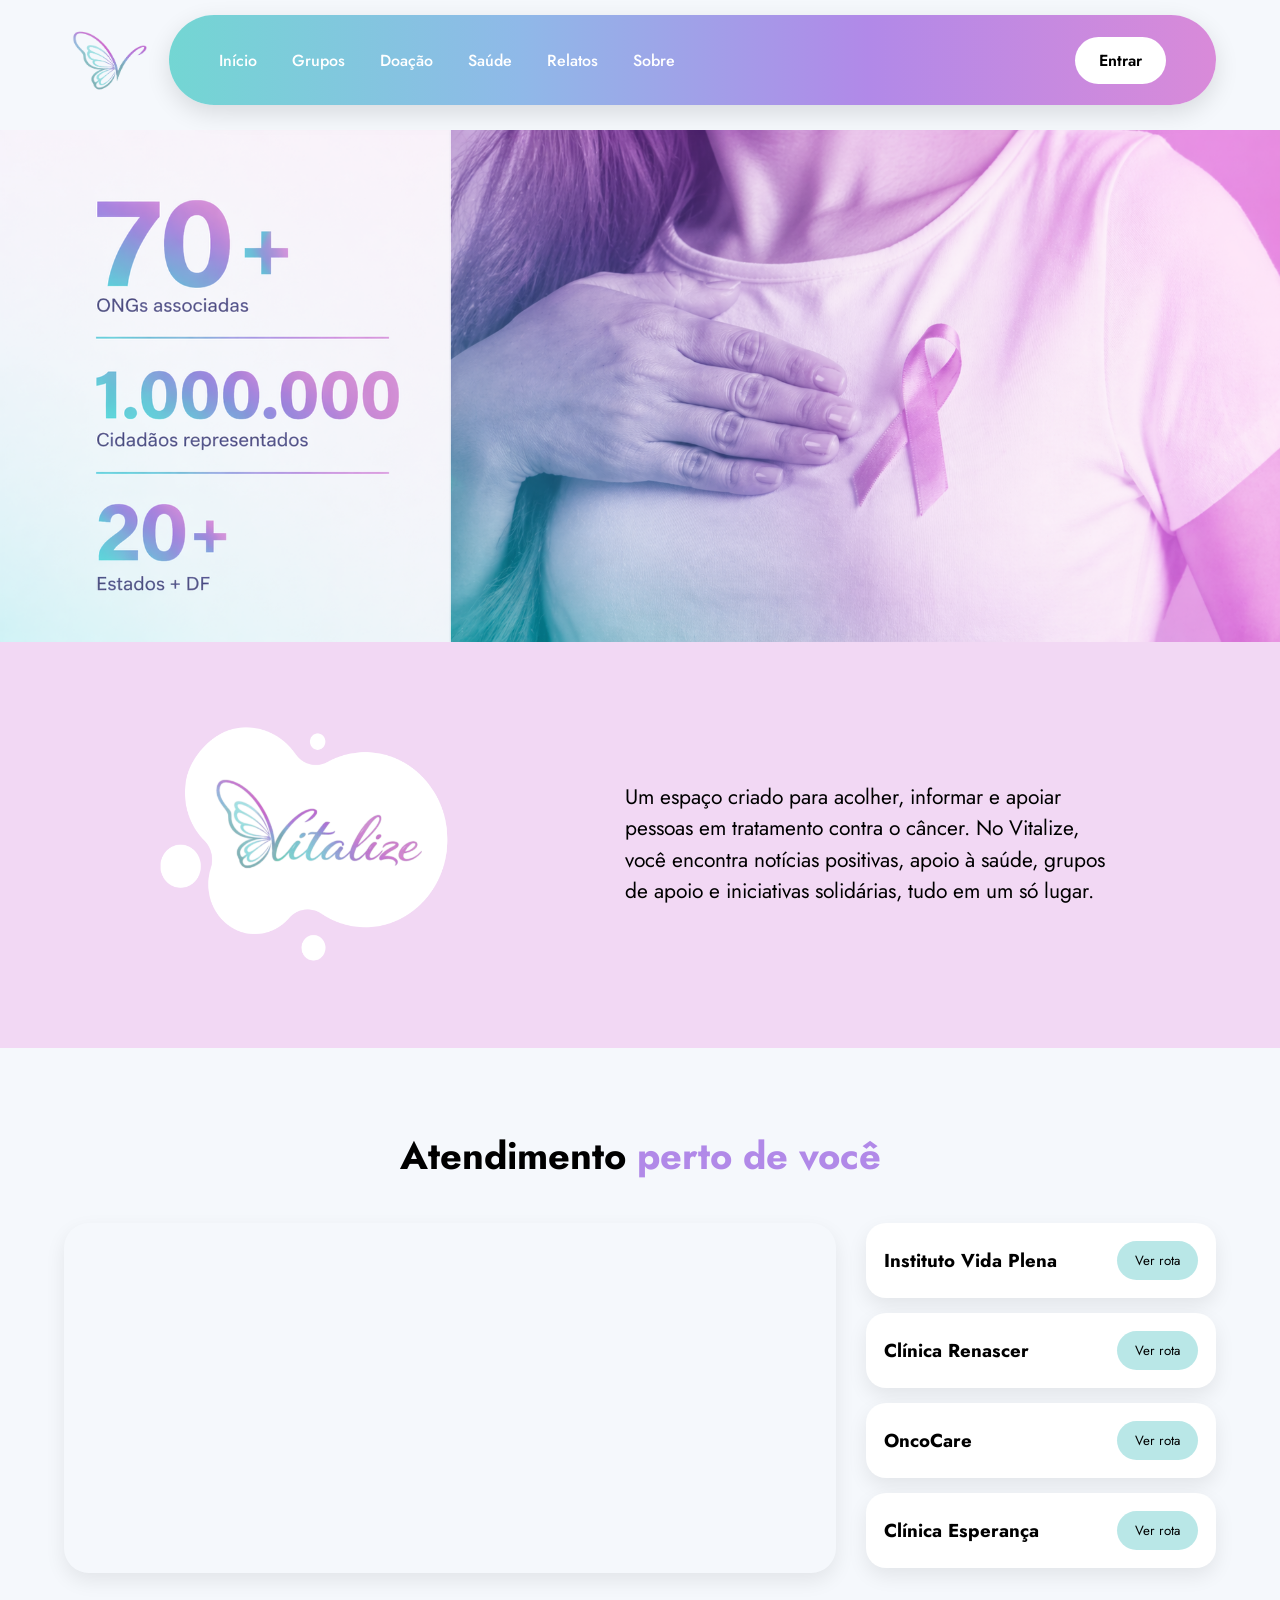
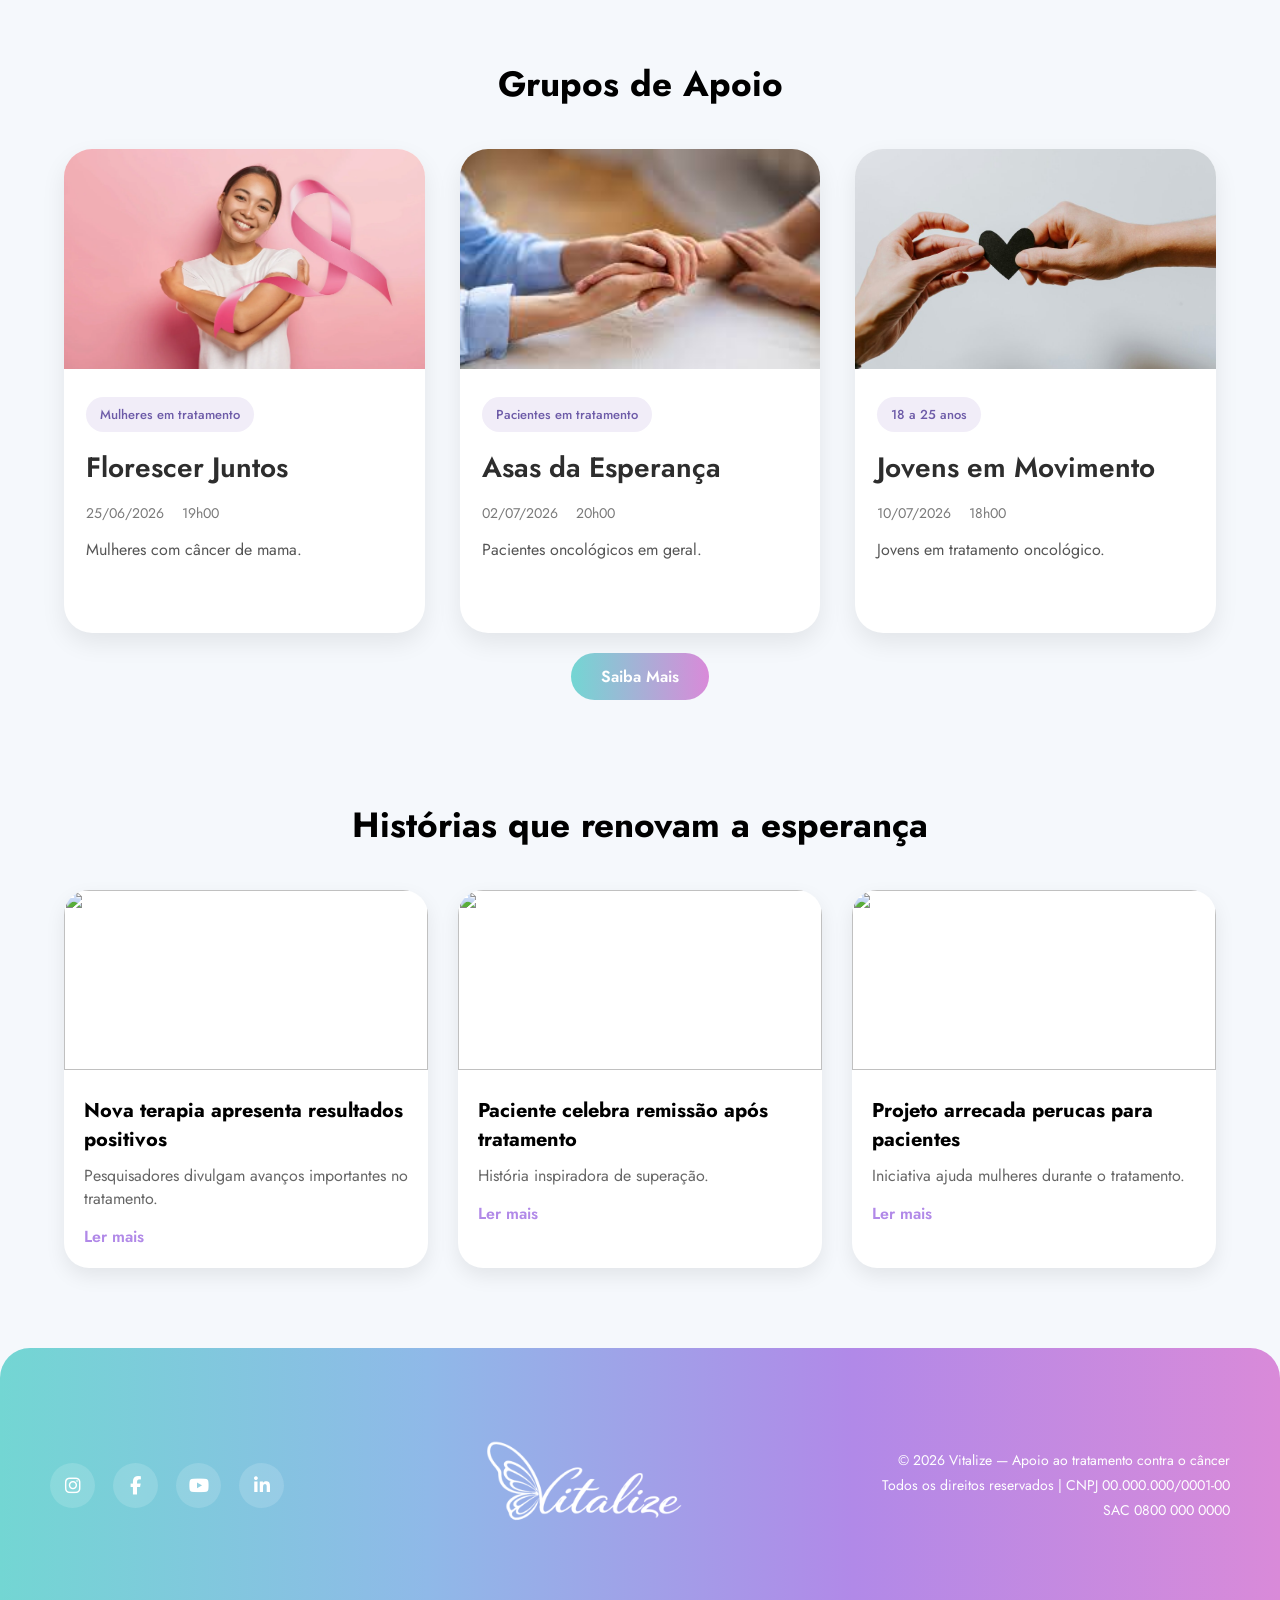
==== commit 93d646bb: "responsivo modal" ====
--- a/index.html
+++ b/index.html
@@ -38,7 +38,6 @@
 
 
 
-    <!-- BANNER -->
 
     <section class="banner-home">
 
@@ -47,7 +46,6 @@
     </section>
 
 
-    <!-- SOBRE -->
 
     <section class="sobre-home">
 
@@ -69,7 +67,6 @@
     </section>
 
 
-    <!-- MAPA -->
 
     <section class="clinicas">
 
@@ -114,13 +111,12 @@
     </section>
 
 
-    <!-- GRUPOS -->
 
     <section class="grupos">
 
 
 
-        <h2>Grupos de Apoio</h2>
+        <h2 class="h2titulo">Grupos de Apoio</h2>
 
 
         <div class="cardsgrupos">
@@ -210,11 +206,10 @@
         </div>
 
 
-        <!-- NOTÍCIAS -->
 
         <section class="noticias-home">
 
-            <h2>Histórias que renovam a esperança</h2>
+            <h2 class="h2titulo">Histórias que renovam a esperança</h2>
 
             <div class="cards-noticias">
 
--- a/css/style.css
+++ b/css/style.css
@@ -7,20 +7,25 @@
 body {
     font-family: "Jost", sans-serif;
     background: #f5f8fc;
+    padding-top: 130px;
+
 
 
 }
 
 /* CONTAINER GERAL */
 .header {
+    position: fixed;
+    top: 15px;
+    left: 50%;
+    transform: translateX(-50%);
+
     width: 90%;
-    margin: 25px auto;
+    z-index: 9999;
 
     display: flex;
     align-items: center;
     gap: 15px;
-    /* espaço entre logo e nav */
-    width: 90%;
 }
 
 /* LOGO (BLOCO SEPARADO) */
@@ -63,6 +68,47 @@
     border-radius: 999px;
     box-shadow: 0 8px 25px rgba(0, 0, 0, .12);
     width: 100%;
+}
+
+@media (max-width: 900px) {
+
+    .header {
+        flex-direction: column;
+        gap: 10px;
+        width: 95%;
+    }
+
+    .logo-box {
+        width: 70px;
+        height: 70px;
+    }
+
+    .logo-box img {
+        width: 60px;
+        height: 60px;
+    }
+
+    .nav-bar {
+        height: auto;
+        padding: 20px;
+        flex-direction: column;
+        gap: 15px;
+        border-radius: 25px;
+    }
+
+    .menu {
+        flex-wrap: wrap;
+        justify-content: center;
+        gap: 15px;
+    }
+
+    .btnav {
+        padding: 10px 20px;
+    }
+
+    body {
+        padding-top: 220px;
+    }
 }
 
 
@@ -258,6 +304,24 @@
     color: #9A7AE8;
 }
 
+.login-card,
+.cadastro-card,
+.login-btn {
+    width: 90%;
+    max-width: 400px;
+}
+
+@media (max-width: 768px) {
+
+    .titulo-integrantes,
+    .titulo-agradecimento {
+        font-size: 30px;
+    }
+
+    .h1titulo {
+        font-size: 1.4rem;
+    }
+}
 
 
 
@@ -454,7 +518,7 @@
 .cadastro-grupo {
     max-width: 1100px;
     margin: auto;
-    padding: 40px;
+    padding: 5%;
     background: #f5f5f5;
     border-radius: 30px;
     border: 3px solid #d9d9d9;
@@ -580,6 +644,129 @@
     opacity: 0.35;
 
     pointer-events: none;
+}
+
+
+
+TABLET==========================*/ @media (max-width: 900px) {
+
+    .cadastro-grupo {
+        padding: 30px 20px;
+        margin: 20px;
+    }
+
+    .container-grupo {
+        gap: 30px;
+    }
+
+    .upload-cx {
+        width: 100%;
+        max-width: 350px;
+    }
+
+    .dados-grupo,
+    .info-adicionais {
+        width: 100%;
+        max-width: 600px;
+        margin-left: 0;
+    }
+
+    .borboleta-direita {
+        width: 350px;
+        right: -100px;
+        bottom: -20px;
+    }
+}
+
+
+
+@media (max-width: 768px) {
+
+    .cadastro-grupo {
+        padding: 25px 15px;
+        border-radius: 20px;
+    }
+
+    .logo-topo {
+        width: 70px;
+    }
+
+    .linha {
+        width: 120px;
+        margin-bottom: 30px;
+    }
+
+    .container-grupo {
+        flex-direction: column;
+        align-items: center;
+        gap: 25px;
+    }
+
+    .upload-cx {
+        width: 100%;
+        height: 180px;
+    }
+
+    .upload-cx span {
+        font-size: 60px;
+    }
+
+    .upload-cx p {
+        font-size: 18px;
+    }
+
+    .dados-grupo,
+    .info-adicionais {
+        width: 100%;
+    }
+
+    .linha-inputs {
+        flex-direction: column;
+        gap: 0;
+    }
+
+    .cadastrogrp-btn {
+        width: 100%;
+        max-width: 300px;
+        padding: 14px;
+        font-size: 16px;
+    }
+
+    .borboleta-direita {
+        display: none;
+    }
+}
+
+
+
+@media (max-width: 480px) {
+
+    .cadastro-grupo {
+        margin: 10px;
+        padding: 20px 12px;
+    }
+
+    .upload-cx {
+        height: 160px;
+    }
+
+    .upload-cx span {
+        font-size: 50px;
+    }
+
+    .upload-cx p {
+        font-size: 16px;
+    }
+
+    .dados-grupo h2,
+    .info-adicionais h2 {
+        font-size: 20px;
+    }
+
+    input,
+    textarea {
+        font-size: 14px;
+    }
 }
 
 
@@ -755,6 +942,141 @@
 }
 
 
+@media (max-width: 1024px) {
+
+    .galeria {
+        grid-template-columns: repeat(2, 1fr);
+    }
+
+    .cardsgrupos {
+        grid-template-columns: repeat(2, 1fr);
+    }
+
+    .cards-parceiras {
+        grid-template-columns: 1fr;
+    }
+
+    .linha-decoracao {
+        width: 250px;
+    }
+
+}
+
+
+@media (max-width: 768px) {
+
+    .galeria {
+        grid-template-columns: 1fr;
+        width: 92%;
+    }
+
+    .galeria img {
+        height: 250px;
+    }
+
+    .cardsgrupos {
+        grid-template-columns: 1fr;
+        width: 92%;
+    }
+
+    .cardgrupos {
+        max-width: 100%;
+    }
+
+    .cards-parceiras {
+        width: 92%;
+    }
+
+    .card-salao {
+        flex-direction: column;
+        text-align: center;
+    }
+
+    .card-salao img {
+        width: 100%;
+        height: 220px;
+    }
+
+    .info-salao {
+        align-items: center;
+    }
+
+    .info-salao h3 {
+        font-size: 22px;
+    }
+
+    .titulo-doacao {
+        font-size: 26px;
+    }
+
+    .texto-doacao {
+        font-size: 17px;
+        padding: 0 10px;
+    }
+
+    .parceiras h2 {
+        font-size: 30px;
+    }
+
+    .decoracao {
+        gap: 8px;
+    }
+
+    .linha-decoracao {
+        width: 100px;
+    }
+
+    .decoracao img {
+        width: 45px;
+    }
+
+}
+
+
+@media (max-width: 480px) {
+
+    .conteudocards h3 {
+        font-size: 22px;
+    }
+
+    .infosgrupo {
+        flex-direction: column;
+        gap: 5px;
+    }
+
+    .botoescards {
+        flex-direction: column;
+    }
+
+    .cadastrogrupo,
+    .grupoencerrado,
+    .infogrupos {
+        width: 100%;
+    }
+
+    .card-salao {
+        padding: 15px;
+    }
+
+    .info-salao h3 {
+        font-size: 20px;
+    }
+
+    .parceiras h2 {
+        font-size: 26px;
+    }
+
+    .titulo-doacao {
+        font-size: 22px;
+    }
+
+    .texto-doacao {
+        font-size: 15px;
+        line-height: 1.6;
+    }
+
+}
+
 
 
 
@@ -908,6 +1230,104 @@
 }
 
 
+
+
+@media (max-width: 1024px) {
+
+    .cardsgrupos {
+        grid-template-columns: repeat(2, 1fr);
+        gap: 25px;
+        width: 95%;
+    }
+
+    .cardgrupos {
+        max-width: 100%;
+    }
+
+    .conteudocards h3 {
+        font-size: 24px;
+    }
+}
+
+@media (max-width: 768px) {
+
+    .cardsgrupos {
+        grid-template-columns: 1fr;
+        gap: 20px;
+    }
+
+    .cardgrupos {
+        max-width: 100%;
+        margin: 0 auto;
+    }
+
+    .cardgrupos img {
+        height: 200px;
+    }
+
+    .conteudocards {
+        padding: 18px;
+    }
+
+    .conteudocards h3 {
+        font-size: 22px;
+    }
+
+    .infosgrupo {
+        flex-direction: column;
+        gap: 5px;
+    }
+
+    .botoescards {
+        flex-direction: column;
+    }
+
+    .cadastrogrupo,
+    .grupoencerrado,
+    .infogrupos {
+        width: 100%;
+    }
+}
+
+@media (max-width: 480px) {
+
+    .cardsgrupos {
+        width: 92%;
+    }
+
+    .cardgrupos img {
+        height: 180px;
+    }
+
+    .conteudocards h3 {
+        font-size: 20px;
+    }
+
+    .taggrupo {
+        font-size: 12px;
+        padding: 6px 12px;
+    }
+
+    .focogrupo {
+        font-size: 14px;
+    }
+
+    .cadastrogrupo,
+    .grupoencerrado,
+    .infogrupos {
+        padding: 10px;
+        font-size: 14px;
+    }
+}
+
+
+
+
+
+
+
+
+
 .banner-home {
     width: 100%;
     align-items: center;
@@ -922,7 +1342,6 @@
     display: block;
 }
 
-/* ---------- SOBRE ---------- */
 
 .sobre-home {
     width: 100%;
@@ -953,7 +1372,7 @@
     font-size: 21px;
 }
 
-/* ---------- CLÍNICAS ---------- */
+
 
 .clinicas {
     width: 90%;
@@ -1032,7 +1451,7 @@
     font-family: "Jost", sans-serif;
 }
 
-/* ---------- GRUPOS ---------- */
+
 
 .grupos-home {
     width: 90%;
@@ -1045,9 +1464,6 @@
     font-size: 35px;
 }
 
-/* usa seus cards já prontos */
-
-/* ---------- NOTÍCIAS ---------- */
 
 .noticias-home {
     width: 90%;
@@ -1109,35 +1525,135 @@
     font-weight: 600;
 }
 
-/* ---------- FOOTER ---------- */
-
-footer {
-    margin-top: 80px;
-
-    background: linear-gradient(90deg,
-            #73D6D3,
-            #8FB9E8,
-            #B189E8,
-            #D98AD9);
-
-    padding: 30px 50px;
-
-    display: flex;
-    justify-content: space-between;
-    align-items: center;
-
-    color: white;
-}
-
-footer img {
-    width: 70px;
-}
-
-.footer-info {
-    text-align: right;
-}
-
-/* ---------- RESPONSIVO ---------- */
+@media (max-width: 1024px) {
+
+    .sobre-home {
+        gap: 60px;
+        padding: 50px 30px;
+    }
+
+    .logo-sobre img {
+        width: 240px;
+        height: auto;
+    }
+
+    .texto-sobre p {
+        font-size: 18px;
+    }
+
+    .conteudo-clinicas {
+        flex-direction: column;
+    }
+
+    .lista-clinicas {
+        width: 100%;
+    }
+
+    .cards-noticias {
+        grid-template-columns: repeat(2, 1fr);
+    }
+}
+
+@media (max-width: 768px) {
+
+    .sobre-home {
+        flex-direction: column;
+        gap: 30px;
+        padding: 40px 20px;
+        text-align: center;
+    }
+
+    .logo-sobre img {
+        width: 200px;
+        height: auto;
+    }
+
+    .texto-sobre {
+        max-width: 100%;
+    }
+
+    .texto-sobre p {
+        font-size: 17px;
+    }
+
+    .clinicas h2,
+    .grupos-home h2,
+    .noticias-home h2 {
+        font-size: 28px;
+    }
+
+    .conteudo-clinicas {
+        flex-direction: column;
+    }
+
+    .mapa iframe {
+        height: 280px;
+    }
+
+    .lista-clinicas {
+        width: 100%;
+    }
+
+    .card-clinica {
+        flex-direction: column;
+        gap: 15px;
+        text-align: center;
+    }
+
+    .cards-noticias {
+        grid-template-columns: 1fr;
+    }
+
+    .card-noticia img {
+        height: 220px;
+    }
+}
+
+@media (max-width: 480px) {
+
+    .logo-sobre img {
+        width: 160px;
+    }
+
+    .texto-sobre p {
+        font-size: 16px;
+        line-height: 1.6;
+    }
+
+    .clinicas,
+    .grupos-home,
+    .noticias-home {
+        width: 95%;
+        margin: 50px auto;
+    }
+
+    .clinicas h2,
+    .grupos-home h2,
+    .noticias-home h2 {
+        font-size: 24px;
+    }
+
+    .mapa iframe {
+        height: 220px;
+    }
+
+    .card-noticia img {
+        height: 180px;
+    }
+
+    .conteudo-noticia h3 {
+        font-size: 18px;
+    }
+
+    .conteudo-noticia p {
+        font-size: 14px;
+    }
+}
+
+
+
+
+
 
 @media(max-width:900px) {
 
@@ -1197,7 +1713,6 @@
     font-size: 35px;
 }
 
-/* ===== PÁGINA DE DEPOIMENTOS ===== */
 
 .depoimentos-page {
     width: 90%;
@@ -1272,7 +1787,6 @@
     width: 220px;
 }
 
-/* título */
 
 .titulo-depoimentos {
     margin: 60px 0 40px;
@@ -1283,7 +1797,6 @@
     font-weight: 700;
 }
 
-/* grid */
 
 .lista-depoimentos {
     display: grid;
@@ -1332,7 +1845,6 @@
     color: #444;
 }
 
-/* responsivo */
 
 @media(max-width:900px) {
 
@@ -1357,32 +1869,31 @@
 
 
 
-
-.db-page {
+.painel {
     min-height: 100vh;
     background: #f5f8fc;
     font-family: "Jost", sans-serif;
     padding-bottom: 60px;
 }
 
-.db-topo {
+.cabecalho-painel {
     padding: 40px 5% 20px;
 }
 
-.db-topo h1 {
+.cabecalho-painel h1 {
     font-size: 32px;
     font-weight: 700;
     color: #1a1a1a;
 }
 
-.db-topo p {
+.cabecalho-painel p {
     color: #777;
     font-size: 16px;
     margin-top: 4px;
 }
 
-/* Grid principal */
-.db-grid {
+
+.grade-painel {
     display: grid;
     grid-template-columns: 1fr 1fr;
     gap: 20px;
@@ -1390,36 +1901,37 @@
     margin: 0 auto;
 }
 
-/* Card base */
-.db-card {
+
+.card {
     background: white;
     border-radius: 20px;
     padding: 25px;
     box-shadow: 0 4px 16px rgba(0, 0, 0, .06);
 }
 
-.db-card h3 {
+.card h3 {
     font-size: 18px;
     font-weight: 600;
     color: #1a1a1a;
     margin-bottom: 6px;
 }
 
-.db-card-sub {
+.subtitulo {
     font-size: 13px;
     color: #999;
     margin-bottom: 20px;
 }
 
-/* ===== HUMOR ===== */
-.db-humor-opcoes {
-    display: flex;
-    gap: 12px;
-    justify-content: space-between;
-    margin-top: 15px;
-}
-
-.db-humor-btn {
+
+.humor {
+    display: flex;
+    justify-content: center;
+    flex-wrap: wrap;
+    gap: 18px;
+    margin-top: 20px;
+}
+
+.opcao-humor {
     display: flex;
     flex-direction: column;
     align-items: center;
@@ -1428,9 +1940,10 @@
     background: none;
     border: none;
     font-family: "Jost", sans-serif;
-}
-
-.db-humor-emoji {
+    width: 80px;
+}
+
+.emoji {
     width: 52px;
     height: 52px;
     border-radius: 50%;
@@ -1441,46 +1954,47 @@
     transition: .2s;
 }
 
-.db-humor-btn:hover .db-humor-emoji {
+.opcao-humor:hover .emoji {
     transform: scale(1.1);
 }
 
-.db-humor-btn span.db-humor-label {
+.texto-emoji {
     font-size: 12px;
     color: #888;
     text-align: center;
     line-height: 1.3;
 }
 
-.db-humor-emoji.roxo {
+.emoji.roxo {
     background: #e8d9f5;
 }
 
-.db-humor-emoji.lilas {
+.emoji.lilas {
     background: #ede0f7;
 }
 
-.db-humor-emoji.azul {
+.emoji.azul {
     background: #d9eaf5;
 }
 
-.db-humor-emoji.cinza {
+.emoji.cinza {
     background: #e8e8e8;
 }
 
-.db-humor-emoji.rosa {
+.emoji.rosa {
     background: #f5d9d9;
 }
 
-/* ===== SINTOMAS ===== */
-.db-sintomas-grid {
+/* SINTOMAS */
+
+.sintomas {
     display: grid;
     grid-template-columns: repeat(3, 1fr);
     gap: 10px;
     margin-top: 15px;
 }
 
-.db-sintoma-btn {
+.sintoma {
     display: flex;
     align-items: center;
     gap: 8px;
@@ -1495,32 +2009,28 @@
     transition: .2s;
 }
 
-.db-sintoma-btn:hover,
-.db-sintoma-btn.ativo {
+.sintoma:hover,
+.sintoma.ativo {
     border-color: #B189E8;
     color: #B189E8;
     background: #f5eeff;
 }
 
-.db-sintoma-icone {
-    font-size: 16px;
-}
-
-/* ===== CARDÁPIO ===== */
-.db-refeicoes {
+
+.refeicoes {
     display: flex;
     flex-direction: column;
     gap: 12px;
     margin-top: 15px;
 }
 
-.db-refeicao {
+.refeicao {
     display: flex;
     align-items: center;
     gap: 14px;
 }
 
-.db-refeicao-tag {
+.categoria-refeicao {
     min-width: 90px;
     padding: 6px 14px;
     border-radius: 999px;
@@ -1529,74 +2039,83 @@
     text-align: center;
 }
 
-.db-refeicao-tag.cafe {
+.categoria-refeicao.cafe {
     background: #fce8d4;
     color: #d47a3a;
 }
 
-.db-refeicao-tag.almoco {
+.categoria-refeicao.almoco {
     background: #faefd4;
     color: #c49830;
 }
 
-.db-refeicao-tag.lanche {
+.categoria-refeicao.lanche {
     background: #e0d4f5;
     color: #7a4ad9;
 }
 
-.db-refeicao-tag.jantar {
+.categoria-refeicao.jantar {
     background: #d4eaf5;
     color: #3a7ab5;
 }
 
-.db-refeicao-texto {
+.texto-refeicao {
     font-size: 14px;
     color: #555;
     line-height: 1.4;
 }
 
-/* ===== DICAS ===== */
-.db-dicas-lista {
+
+.dicas {
     display: flex;
     flex-direction: column;
-    gap: 14px;
-    margin-top: 15px;
-}
-
-.db-dica {
-    display: flex;
-    align-items: flex-start;
     gap: 12px;
+    margin-top: 18px;
+}
+
+.dica {
+    display: flex;
+    align-items: center;
+    gap: 15px;
+    background: #fafafa;
+    padding: 14px;
+    border-radius: 15px;
+}
+
+.icone-dica {
+    width: 42px;
+    height: 42px;
+    background: #f0e8fb;
+    color: #8f6bcf;
+    border-radius: 12px;
+
+    display: flex;
+    align-items: center;
+    justify-content: center;
+
+    font-size: 18px;
+    flex-shrink: 0;
+}
+
+.dica span {
     font-size: 14px;
     color: #555;
-    line-height: 1.5;
-}
-
-.db-dica-icone {
-    width: 36px;
-    height: 36px;
-    border-radius: 10px;
-    background: #f0f0f0;
-    display: flex;
-    align-items: center;
-    justify-content: center;
-    font-size: 18px;
-    flex-shrink: 0;
-}
-
-/* ===== CONSULTAS ===== */
-.db-consultas {
+    line-height: 1.4;
+}
+
+
+.card-consultas {
     grid-column: 1 / -1;
 }
 
-.db-consultas-lista {
+.consultas {
     display: flex;
     flex-direction: column;
     gap: 16px;
     margin-top: 15px;
 }
 
-.db-consulta-item {
+.consulta {
     display: flex;
     align-items: center;
     gap: 20px;
@@ -1604,106 +2123,109 @@
     border-bottom: 1px solid #f0f0f0;
 }
 
-.db-consulta-item:last-child {
+.consulta:last-child {
     border-bottom: none;
 }
 
-.db-consulta-data {
+.data-consulta {
     width: 56px;
     height: 62px;
     border-radius: 16px;
     background: #e8d9f5;
+
     display: flex;
     flex-direction: column;
     align-items: center;
     justify-content: center;
+
     flex-shrink: 0;
 }
 
-.db-consulta-data strong {
+.data-consulta strong {
     font-size: 22px;
     font-weight: 700;
     color: #7a4ad9;
     line-height: 1;
 }
 
-.db-consulta-data span {
+.data-consulta span {
     font-size: 11px;
     color: #9a7ae8;
     font-weight: 600;
     letter-spacing: 1px;
 }
 
-.db-consulta-info {
+.info-consulta {
     flex: 1;
 }
 
-.db-consulta-info h4 {
+.info-consulta h4 {
     font-size: 16px;
     font-weight: 600;
     color: #1a1a1a;
     margin-bottom: 3px;
 }
 
-.db-consulta-info p {
+.info-consulta p {
     font-size: 13px;
     color: #999;
 }
 
-.db-consulta-horario {
+.horario-consulta {
     text-align: right;
 }
 
-.db-consulta-horario strong {
+.horario-consulta strong {
     display: block;
     font-size: 18px;
     font-weight: 700;
     color: #1a1a1a;
 }
 
-.db-consulta-horario span {
+.horario-consulta span {
     font-size: 13px;
     color: #999;
 }
 
-/* Card header com ícone */
-.db-card-header {
+
+.cabecalho-card {
     display: flex;
     align-items: center;
     gap: 10px;
     margin-bottom: 4px;
 }
 
-.db-card-header-icone {
+.icone-card {
     font-size: 20px;
 }
 
-/* Responsivo */
+
+.material-symbols-outlined {
+    color: #B189E8;
+    font-size: 20px;
+}
+
+
 @media (max-width: 768px) {
-    .db-grid {
+
+    .grade-painel {
         grid-template-columns: 1fr;
     }
 
-    .db-consultas {
+    .card-consultas {
         grid-column: 1;
     }
 
-    .db-humor-opcoes {
+    .humor {
         gap: 8px;
     }
 
-    .db-sintomas-grid {
+    .sintomas {
         grid-template-columns: repeat(2, 1fr);
     }
 }
 
 
-
-
-
-
-
-/* ===== GRUPOS DE APOIO ===== */
 
 .apoio-section {
     width: 90%;
@@ -1720,11 +2242,9 @@
 
 .apoio-galeria {
     width: 350px;
-    background: linear-gradient(
-        135deg,
-        #ecd2f4,
-        #dcbcf3
-    );
+    background: linear-gradient(135deg,
+            #ecd2f4,
+            #dcbcf3);
     padding: 20px;
     border-radius: 35px;
     box-shadow: 0 10px 25px rgba(0, 0, 0, .08);
@@ -1777,7 +2297,6 @@
     padding: 14px 28px;
 }
 
-/* RESPONSIVO */
 
 @media (max-width: 900px) {
 
@@ -1807,6 +2326,24 @@
     }
 }
 
+.opcao-humor.ativo .emoji {
+    border: 2px solid #B189E8;
+    transform: scale(1.08);
+}
+
+.opcao-humor.ativo .texto-emoji {
+    color: #7a4ad9;
+    font-weight: 600;
+}
+
+.sintoma:hover,
+.sintoma.ativo {
+    border-color: #B189E8;
+    color: #B189E8;
+    background: #f5eeff;
+}
+
+
 
 
 
@@ -1814,13 +2351,11 @@
 .footer {
     margin-top: 80px;
 
-    background: linear-gradient(
-        90deg,
-        #73D6D3,
-        #8FB9E8,
-        #B189E8,
-        #D98AD9
-    );
+    background: linear-gradient(90deg,
+            #73D6D3,
+            #8FB9E8,
+            #B189E8,
+            #D98AD9);
 
     padding: 35px 50px;
 
@@ -1845,7 +2380,7 @@
 
     border-radius: 50%;
 
-    background: rgba(255,255,255,.15);
+    background: rgba(255, 255, 255, .15);
 
     display: flex;
     align-items: center;
@@ -1888,4 +2423,218 @@
     .footer-info {
         text-align: center;
     }
+}
+
+.modal {
+    position: fixed;
+    inset: 0;
+
+    background: rgba(0, 0, 0, .45);
+
+    display: none;
+    justify-content: center;
+
+    align-items: flex-start;
+
+    overflow-y: auto;
+
+    padding: 30px 15px;
+
+    z-index: 9999;
+}
+
+.modal.ativo {
+    display: flex;
+}
+
+.modal-conteudo {
+    width: 90%;
+    max-width: 720px;
+
+    background: #f8eeee;
+    border-radius: 25px;
+
+    overflow: hidden;
+
+    box-shadow: 0 20px 40px rgba(0, 0, 0, .2);
+
+    animation: aparecer .3s ease;
+   
+    max-height: calc(100vh - 60px);
+
+    overflow-y: auto;
+}
+
+.modal-topo {
+    height: 110px;
+
+    background: linear-gradient(90deg,
+            #d786df,
+            #a9cfff,
+            #9ee7e4);
+
+    display: flex;
+    align-items: center;
+    justify-content: center;
+
+    position: relative;
+}
+
+.modal-topo h2 {
+    color: white;
+    font-size: 42px;
+    font-weight: 700;
+}
+
+.fechar-modal {
+    position: absolute;
+    left: 25px;
+
+    border: none;
+    background: none;
+
+    color: white;
+    font-size: 32px;
+
+    cursor: pointer;
+}
+
+.modal-corpo {
+    padding: 40px;
+}
+
+.modal-corpo h3 {
+    text-align: center;
+    font-size: 28px;
+    margin-bottom: 30px;
+}
+
+.modal-dados {
+    display: flex;
+    justify-content: space-between;
+    margin-bottom: 35px;
+    font-weight: 600;
+}
+
+.modal-texto {
+    text-align: center;
+    max-width: 600px;
+    margin: 0 auto 30px;
+    line-height: 1.8;
+}
+
+.modal-corpo ul {
+    line-height: 1.9;
+    margin-bottom: 40px;
+}
+
+.modal-corpo h4 {
+    text-align: center;
+    margin-bottom: 30px;
+    font-style: italic;
+}
+
+.modal-corpo img {
+    display: block;
+    width: 90px;
+    margin: auto;
+}
+
+@keyframes aparecer {
+    from {
+        transform: scale(.9);
+        opacity: 0;
+    }
+
+    to {
+        transform: scale(1);
+        opacity: 1;
+    }
+}
+
+
+@media (max-width: 768px) {
+
+    .modal-conteudo {
+        width: 95%;
+        max-height: 90vh;
+        overflow-y: auto;
+    }
+
+    .modal-topo {
+        height: 90px;
+    }
+
+    .modal-topo h2 {
+        font-size: 30px;
+        text-align: center;
+    }
+
+    .fechar-modal {
+        left: 15px;
+        font-size: 28px;
+    }
+
+    .modal-corpo {
+        padding: 25px;
+    }
+
+    .modal-corpo h3 {
+        font-size: 22px;
+        margin-bottom: 20px;
+    }
+
+    .modal-dados {
+        flex-direction: column;
+        gap: 10px;
+        text-align: center;
+    }
+
+    .modal-texto {
+        font-size: 15px;
+        line-height: 1.6;
+    }
+
+    .modal-corpo ul {
+        padding-left: 20px;
+        line-height: 1.7;
+    }
+
+    .modal-corpo h4 {
+        font-size: 16px;
+        margin-bottom: 20px;
+    }
+}
+
+@media (max-width: 480px) {
+
+    .modal-topo {
+        height: 80px;
+    }
+
+    .modal-topo h2 {
+        font-size: 24px;
+    }
+
+    .modal-corpo {
+        padding: 20px;
+    }
+
+    .modal-corpo h3 {
+        font-size: 20px;
+    }
+
+    .modal-texto,
+    .modal-corpo ul {
+        font-size: 14px;
+    }
+
+    .modal-corpo img {
+        width: 70px;
+    }
+
+    .fechar-modal {
+        font-size: 24px;
+        left: 12px;
+    }
 }
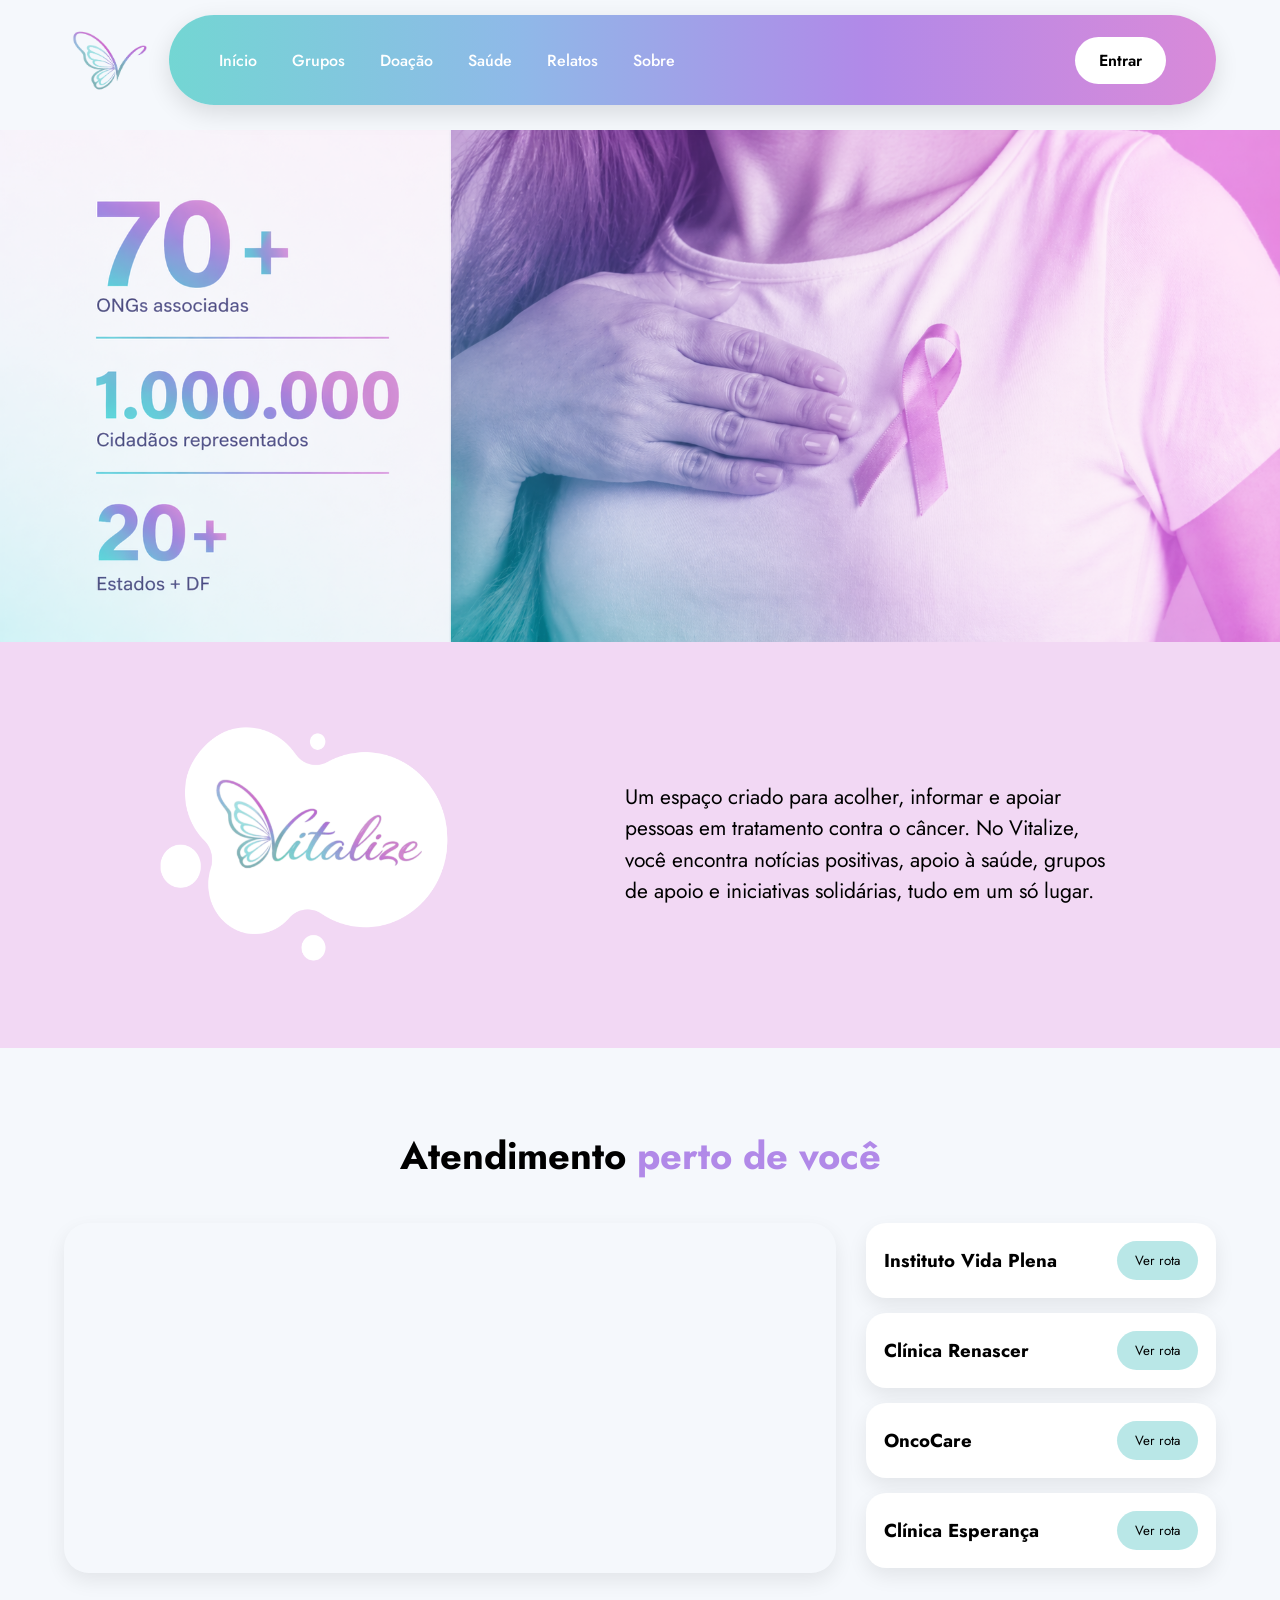
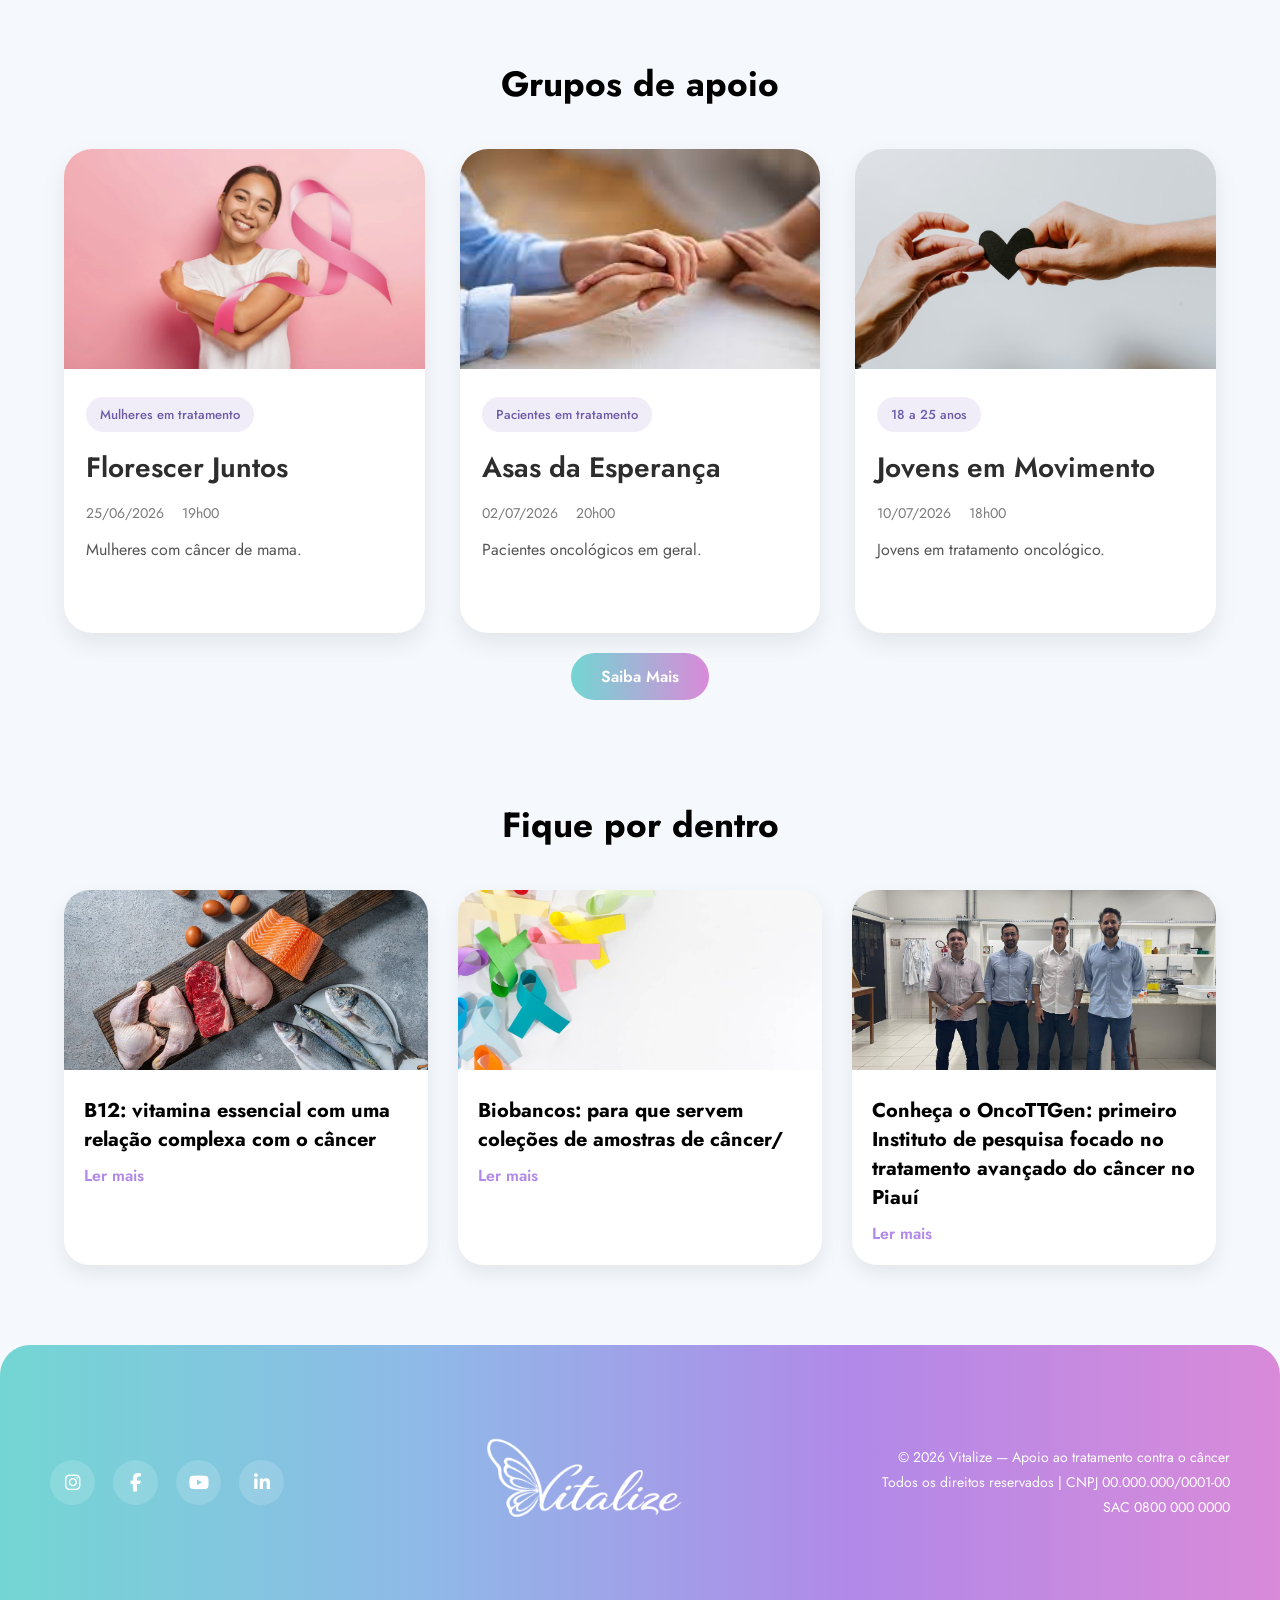
==== commit a93db962: "ajustes de textos" ====
--- a/index.html
+++ b/index.html
@@ -116,7 +116,7 @@
 
 
 
-        <h2 class="h2titulo">Grupos de Apoio</h2>
+        <h2 class="h2titulo">Grupos de apoio</h2>
 
 
         <div class="cardsgrupos">
@@ -209,56 +209,53 @@
 
         <section class="noticias-home">
 
-            <h2 class="h2titulo">Histórias que renovam a esperança</h2>
+            <h2 class="h2titulo">Fique por dentro</h2>
 
             <div class="cards-noticias">
 
                 <div class="card-noticia">
-                    <img src="img/noticia1.jpg">
+                    <img src="img/noticia1.webp">
 
                     <div class="conteudo-noticia">
 
-                        <h3>Nova terapia apresenta resultados positivos</h3>
-
-                        <p>
-                            Pesquisadores divulgam avanços importantes no tratamento.
-                        </p>
-
-                        <a href="#">Ler mais</a>
-
-                    </div>
-                </div>
-
+                        <h3>B12: vitamina essencial com uma relação complexa com o câncer</h3>
+
+                        <a href="https://www.metropoles.com/saude/b12-vitamina-essencial-com-uma-relacao-complexa-com-o-cancer"
+                            target="_blank">
+                            Ler mais
+                        </a>
+
+                    </div>
+                </div>
 
                 <div class="card-noticia">
-                    <img src="img/noticia2.jpg">
+                    <img src="img/noticia2.jpg" alt="Paciente em recuperação">
 
                     <div class="conteudo-noticia">
 
-                        <h3>Paciente celebra remissão após tratamento</h3>
-
-                        <p>
-                            História inspiradora de superação.
-                        </p>
-
-                        <a href="#">Ler mais</a>
-
-                    </div>
-                </div>
-
+                        <h3>Biobancos: para que servem coleções de amostras de câncer/</h3>
+
+                        <a
+                            href="https://www.oncoguia.org.br/conteudo/biobancos-para-que-servem-colecoes-de-amostras-de-cancer/18136/7/">
+                            Ler mais
+                        </a>
+
+                    </div>
+                </div>
 
                 <div class="card-noticia">
-                    <img src="img/noticia3.jpg">
+                    <img src="img/noticia3.jpeg" alt="Projeto de apoio a pacientes">
 
                     <div class="conteudo-noticia">
 
-                        <h3>Projeto arrecada perucas para pacientes</h3>
-
-                        <p>
-                            Iniciativa ajuda mulheres durante o tratamento.
-                        </p>
-
-                        <a href="#">Ler mais</a>
+                        <h3>Conheça o OncoTTGen: primeiro Instituto de pesquisa focado no tratamento avançado do câncer
+                            no Piauí</h3>
+
+
+                        <a href="https://ufpi.br/ultimas-noticias-ufpi/1107-destaques-ufpi/68024-conheca-o-oncottgen-primeiro-instituto-de-pesquisa-focado-no-tratamento-avancado-do-cancer-no-piaui"
+                            target="_blank">
+                            Ler mais
+                        </a>
 
                     </div>
                 </div>
@@ -267,8 +264,6 @@
 
         </section>
 
-
-        <!-- FOOTER -->
 
         <footer class="footer">
 
--- a/css/style.css
+++ b/css/style.css
@@ -224,11 +224,13 @@
     display: flex;
     justify-content: center;
     align-items: center;
+     margin-top: -130px;
 
     background: linear-gradient(90deg,
             #9ed9de,
             #b7c7e6,
             #d39ad8);
+            
 }
 
 .cadastro-card {
@@ -247,6 +249,7 @@
     display: flex;
     justify-content: center;
     align-items: center;
+    margin-top: -130px;
 
     background: linear-gradient(90deg,
             #9ed9de,
@@ -648,7 +651,7 @@
 
 
 
-TABLET==========================*/ @media (max-width: 900px) {
+ @media (max-width: 900px) {
 
     .cadastro-grupo {
         padding: 30px 20px;
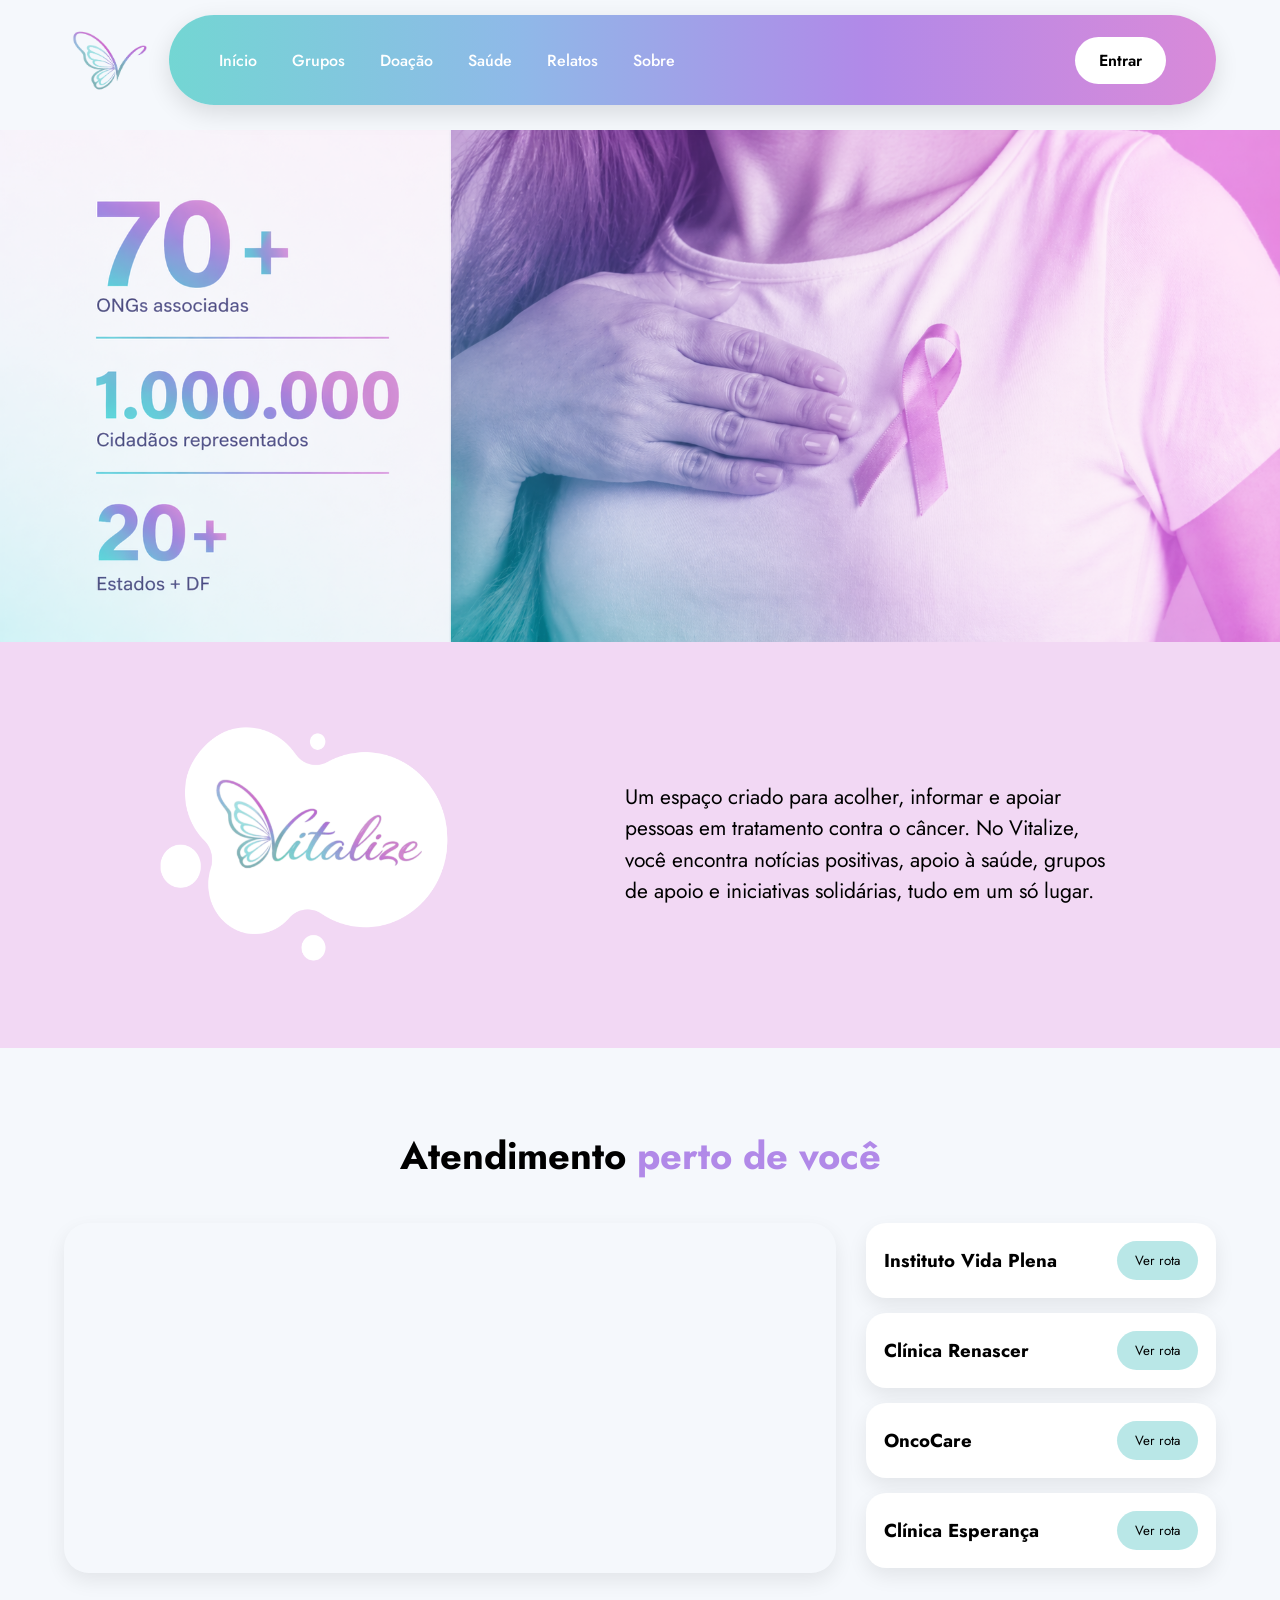
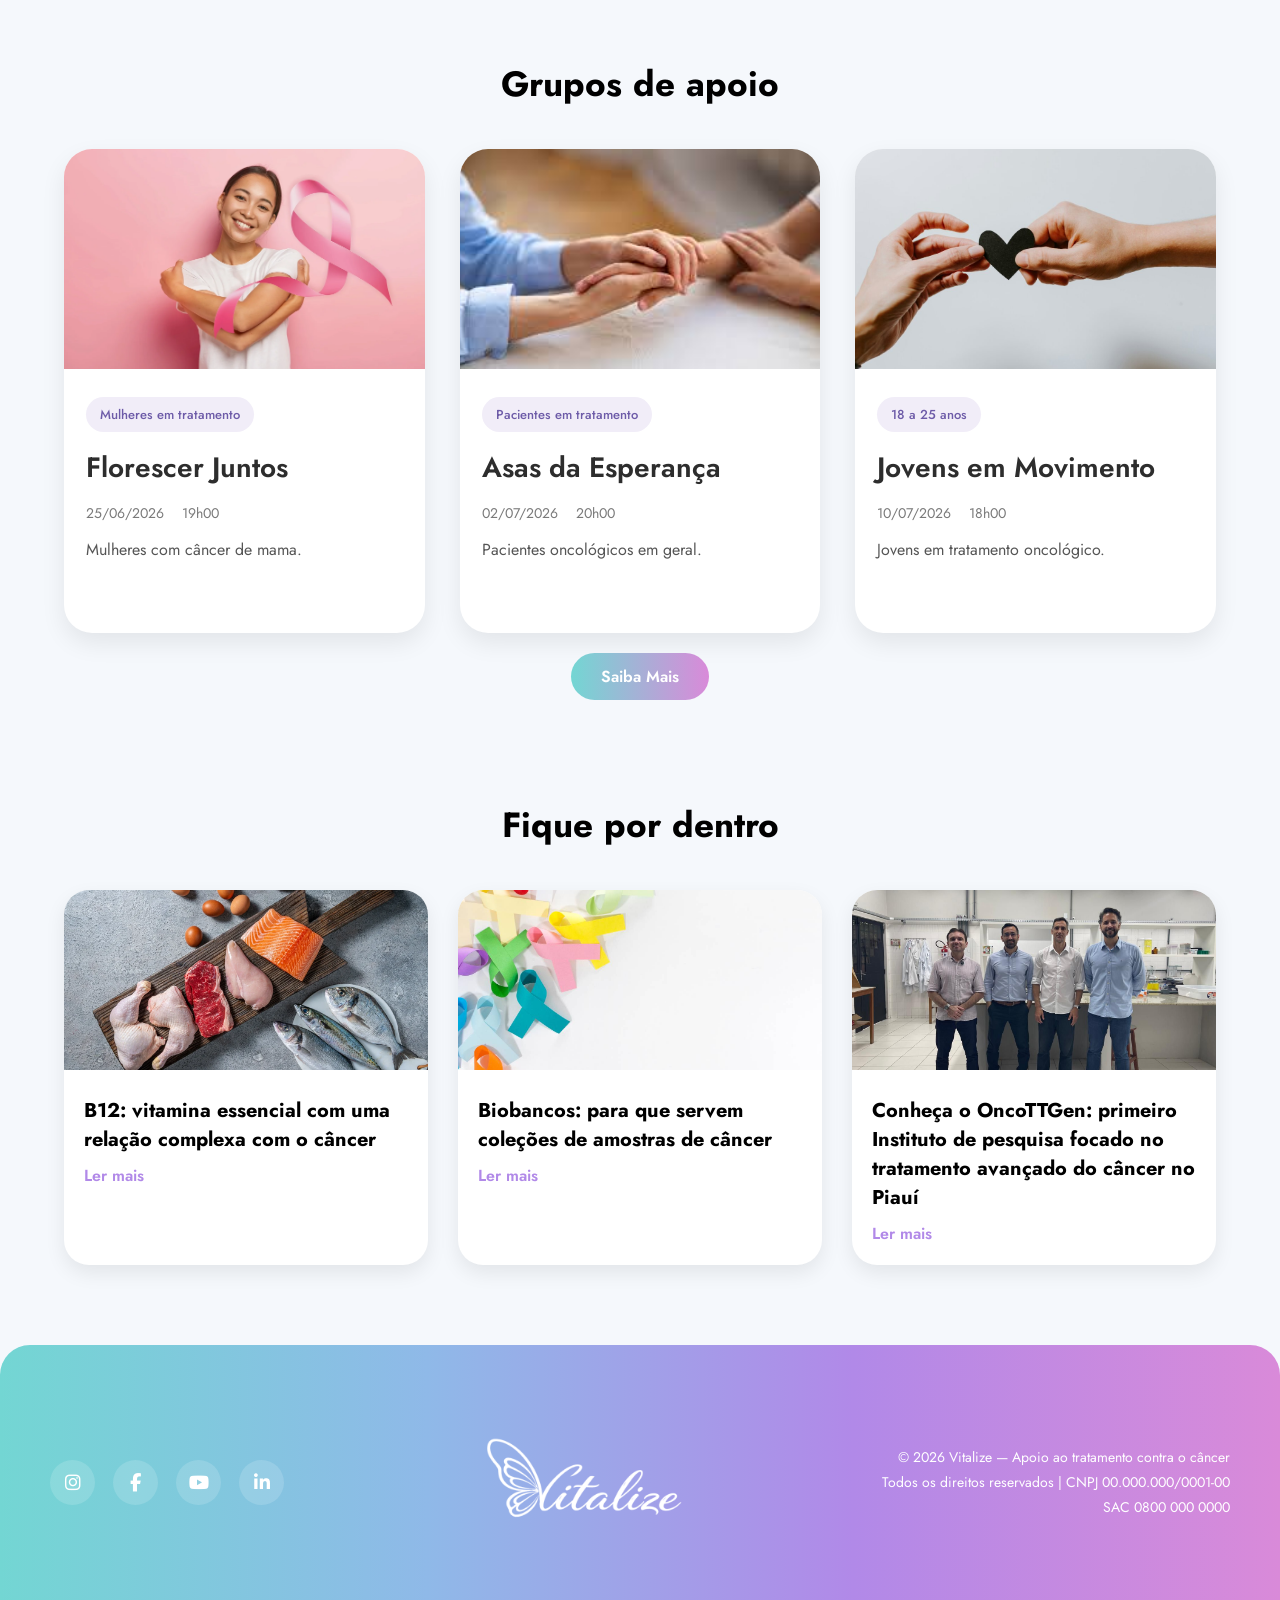
==== commit b6196434: "texto" ====
--- a/index.html
+++ b/index.html
@@ -233,7 +233,7 @@
 
                     <div class="conteudo-noticia">
 
-                        <h3>Biobancos: para que servem coleções de amostras de câncer/</h3>
+                        <h3>Biobancos: para que servem coleções de amostras de câncer</h3>
 
                         <a
                             href="https://www.oncoguia.org.br/conteudo/biobancos-para-que-servem-colecoes-de-amostras-de-cancer/18136/7/">
--- a/css/style.css
+++ b/css/style.css
@@ -2028,20 +2028,30 @@
 }
 
 .refeicao {
-    display: flex;
-    align-items: center;
-    gap: 14px;
+    background: #fafafa;
+    padding: 14px;
+    border-radius: 15px;
+
+    display: flex;
+    align-items: center;
+    gap: 15px;
 }
 
 .categoria-refeicao {
-    min-width: 90px;
-    padding: 6px 14px;
+    min-width: 130px;
+    padding: 10px 18px;
+
     border-radius: 999px;
-    font-size: 13px;
+
+    font-size: 14px;
     font-weight: 600;
+
     text-align: center;
-}
-
+
+    display: flex;
+    align-items: center;
+    justify-content: center;
+}
 .categoria-refeicao.cafe {
     background: #fce8d4;
     color: #d47a3a;
